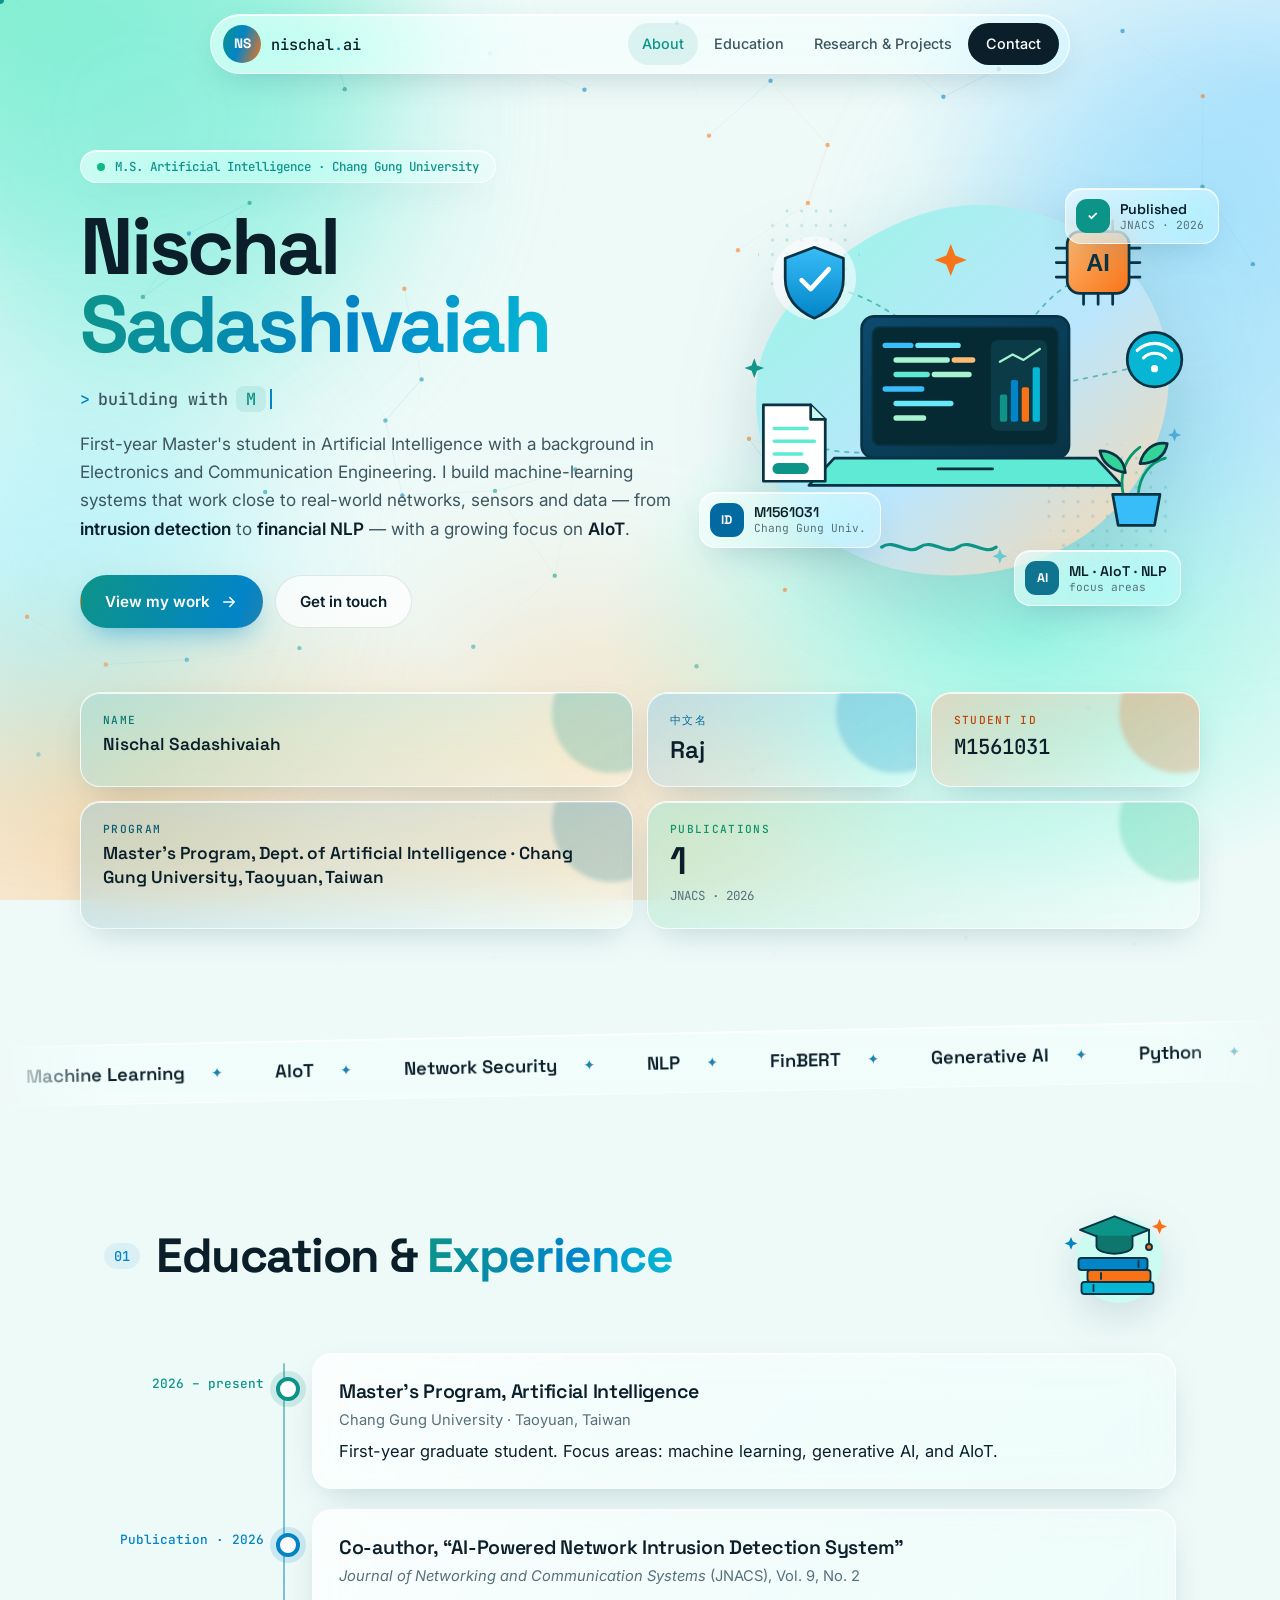
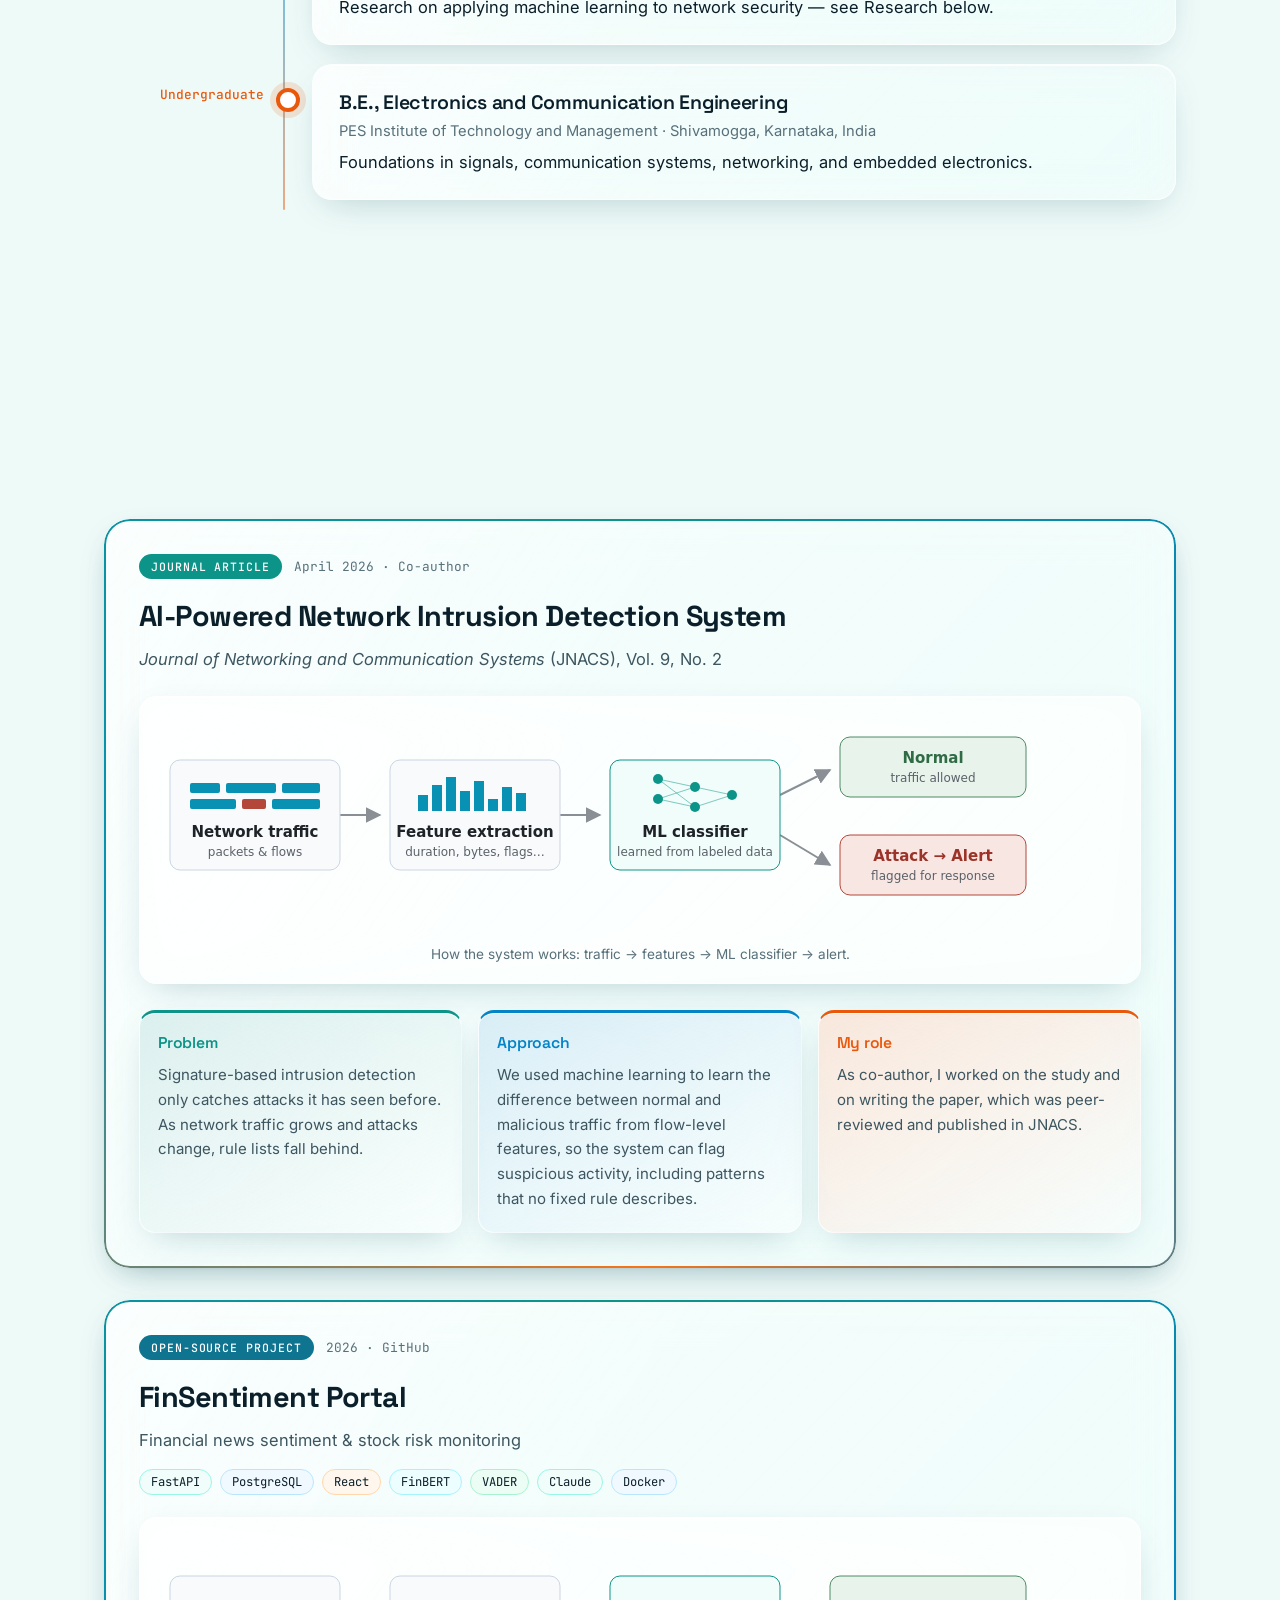
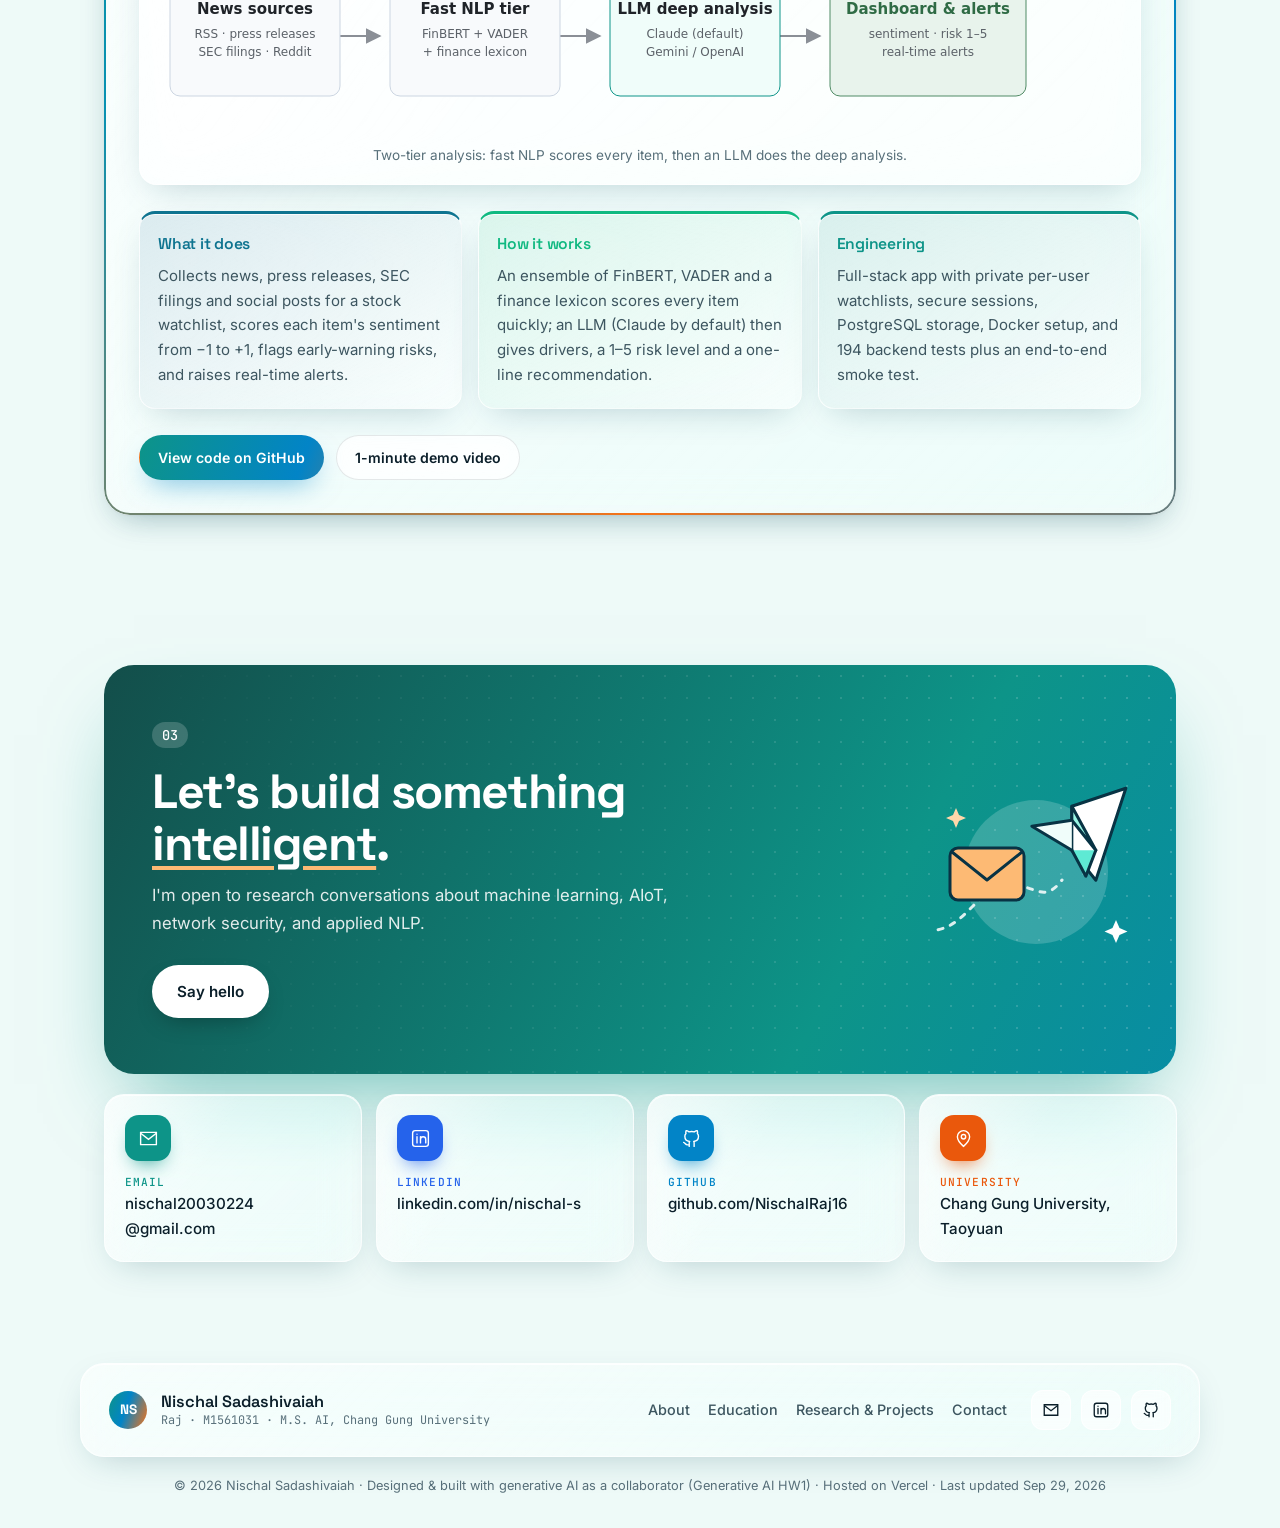
==== index.html @ ed55bf5c "Personal website for Generative AI HW1" ====
<!DOCTYPE html>
<html lang="en">
<head>
  <meta charset="UTF-8">
  <meta name="viewport" content="width=device-width, initial-scale=1">
  <title>Nischal Sadashivaiah · AI Master's Student, Chang Gung University</title>
  <meta name="description" content="Personal website of Nischal Sadashivaiah (Raj), Master's student in Artificial Intelligence at Chang Gung University. Research in machine learning for network security; projects in financial NLP.">
  <meta name="theme-color" content="#0d9488">
  <meta name="author" content="Nischal Sadashivaiah">
  <link rel="canonical" href="https://nischal-sadashivaiah.vercel.app/">
  <meta property="og:type" content="website">
  <meta property="og:url" content="https://nischal-sadashivaiah.vercel.app/">
  <meta property="og:title" content="Nischal Sadashivaiah · AI Master's Student, Chang Gung University">
  <meta property="og:description" content="M.S. Artificial Intelligence student (M1561031). Research in ML for network intrusion detection; projects in financial NLP and AIoT.">
  <meta name="twitter:card" content="summary">
  <meta name="twitter:title" content="Nischal Sadashivaiah · AI Master's Student">
  <meta name="twitter:description" content="ML for network security, financial NLP and AIoT · Chang Gung University.">
  <link rel="icon" href="assets/favicon.svg" type="image/svg+xml">
  <link rel="preconnect" href="https://fonts.googleapis.com">
  <link rel="preconnect" href="https://fonts.gstatic.com" crossorigin>
  <link href="https://fonts.googleapis.com/css2?family=Space+Grotesk:wght@500;600;700&family=Inter:wght@400;500;600&family=JetBrains+Mono:wght@400;500&family=Noto+Sans+TC:wght@500&display=swap" rel="stylesheet">
  <link rel="stylesheet" href="styles.css">
  <link rel="stylesheet" href="glass.css">
  <link rel="stylesheet" href="final.css">
</head>
<body>
  <a class="skip-link" href="#main">Skip to content</a>

  <div class="progress" aria-hidden="true"><span id="progress-bar"></span></div>
  <div class="aurora" aria-hidden="true"><i class="a1"></i><i class="a2"></i><i class="a3"></i><i class="a4"></i></div>
  <div class="cursor-dot" aria-hidden="true"></div>
  <div class="cursor-ring" aria-hidden="true"><span></span></div>

  <header class="site-header">
    <nav class="nav glass" aria-label="Main">
      <a class="brand" href="#about"><span class="brand-mark">NS</span><span class="brand-text">nischal<span class="dot">.</span>ai</span></a>
      <button class="nav-toggle" aria-expanded="false" aria-controls="nav-links" aria-label="Open menu">
        <span></span><span></span><span></span>
      </button>
      <ul id="nav-links" class="nav-links">
        <li><a href="#about">About</a></li>
        <li><a href="#education">Education</a></li>
        <li><a href="#research">Research &amp; Projects</a></li>
        <li><a href="#contact" class="nav-cta magnetic">Contact</a></li>
      </ul>
    </nav>
  </header>

  <main id="main">
    <section id="about" class="hero">
      <canvas id="net" aria-hidden="true"></canvas>
      <div class="hero-inner">
        <div class="hero-text reveal">
          <p class="status glass"><span class="pulse" aria-hidden="true"></span>M.S. Artificial Intelligence · Chang Gung University</p>
          <h1>Nischal<br><span class="grad-text">Sadashivaiah</span></h1>
          <p class="rotator" aria-label="Focus areas: Machine Learning, AIoT, Network Security, NLP">
            <span class="mono">&gt;</span> building with
            <span class="rot-wrap" aria-hidden="true"><span class="rot" id="rot">Machine Learning</span></span><span class="caret" aria-hidden="true"></span>
          </p>
          <p class="lead">
            First-year Master's student in Artificial Intelligence with a background in Electronics
            and Communication Engineering. I build machine-learning systems that work close to
            real-world networks, sensors and data — from <strong>intrusion detection</strong> to
            <strong>financial NLP</strong> — with a growing focus on <strong>AIoT</strong>.
          </p>
          <div class="hero-actions">
            <a class="btn btn-primary magnetic" href="#research" data-cursor="View"><span>View my work</span><svg viewBox="0 0 24 24" aria-hidden="true"><path d="M5 12h14M13 6l6 6-6 6" fill="none" stroke="currentColor" stroke-width="2" stroke-linecap="round" stroke-linejoin="round"/></svg></a>
            <a class="btn btn-glass magnetic" href="#contact"><span>Get in touch</span></a>
          </div>
        </div>

        <div class="hero-art reveal">
          <img class="art-img" src="assets/illus-hero.svg" alt="Illustration: a laptop showing code and a chart, surrounded by a security shield, an AI chip, an IoT sensor and a published paper, linked by network lines." width="520" height="460">
          <div class="float-badge glass fb1"><span class="fb-ico i-violet" aria-hidden="true">✓</span><span><b>Published</b><small>JNACS · 2026</small></span></div>
          <div class="float-badge glass fb2"><span class="fb-ico i-pink" aria-hidden="true">ID</span><span><b>M1561031</b><small>Chang Gung Univ.</small></span></div>
          <div class="float-badge glass fb3"><span class="fb-ico i-cyan" aria-hidden="true">AI</span><span><b>ML · AIoT · NLP</b><small>focus areas</small></span></div>
        </div>
      </div>

      <div class="bento">
        <div class="tile glass t-violet reveal"><small>Name</small><b>Nischal Sadashivaiah</b></div>
        <div class="tile glass t-pink reveal"><small lang="zh-Hant">中文名</small><b class="cn">Raj</b></div>
        <div class="tile glass t-amber reveal"><small>Student ID</small><b class="mono-b">M1561031</b></div>
        <div class="tile glass t-cyan reveal wide"><small>Program</small><b>Master's Program, Dept. of Artificial Intelligence · Chang Gung University, Taoyuan, Taiwan</b></div>
        <div class="tile glass t-green reveal"><small>Publications</small><b class="big">1</b><span>JNACS · 2026</span></div>
      </div>
    </section>

    <div class="marquee glass" aria-label="Skills">
      <div class="track">
        <span>Machine Learning</span><span>AIoT</span><span>Network Security</span><span>NLP</span><span>FinBERT</span><span>Generative AI</span><span>Python</span><span>FastAPI</span><span>React</span><span>PostgreSQL</span><span>Docker</span><span>Embedded Systems</span>
        <span aria-hidden="true">Machine Learning</span><span aria-hidden="true">AIoT</span><span aria-hidden="true">Network Security</span><span aria-hidden="true">NLP</span><span aria-hidden="true">FinBERT</span><span aria-hidden="true">Generative AI</span><span aria-hidden="true">Python</span><span aria-hidden="true">FastAPI</span><span aria-hidden="true">React</span><span aria-hidden="true">PostgreSQL</span><span aria-hidden="true">Docker</span><span aria-hidden="true">Embedded Systems</span>
      </div>
    </div>

    <section id="education" class="section">
      <header class="sec-head reveal">
        <span class="sec-no">01</span>
        <h2>Education &amp; <span class="grad-text">Experience</span></h2>
        <img class="spot" src="assets/illus-edu.svg" alt="" width="160" height="140" aria-hidden="true">
      </header>
      <ol class="timeline">
        <li class="reveal" style="--c: var(--violet)">
          <span class="when">2026 – present</span>
          <div class="card glass tilt">
            <h3>Master's Program, Artificial Intelligence</h3>
            <p class="where">Chang Gung University · Taoyuan, Taiwan</p>
            <p>First-year graduate student. Focus areas: machine learning, generative AI, and AIoT.</p>
          </div>
        </li>
        <li class="reveal" style="--c: var(--pink)">
          <span class="when">Publication · 2026</span>
          <div class="card glass tilt">
            <h3>Co-author, “AI-Powered Network Intrusion Detection System”</h3>
            <p class="where"><cite>Journal of Networking and Communication Systems</cite> (JNACS), Vol. 9, No. 2</p>
            <p>Research on applying machine learning to network security — see Research below.</p>
          </div>
        </li>
        <li class="reveal" style="--c: var(--amber)">
          <span class="when">Undergraduate</span>
          <div class="card glass tilt">
            <h3>B.E., Electronics and Communication Engineering</h3>
            <p class="where">PES Institute of Technology and Management · Shivamogga, Karnataka, India</p>
            <p>Foundations in signals, communication systems, networking, and embedded electronics.</p>
          </div>
        </li>
      </ol>
    </section>

    <section id="research" class="section">
      <header class="sec-head reveal">
        <span class="sec-no">02</span>
        <h2>Research &amp; <span class="grad-text">Projects</span></h2>
        <img class="spot" src="assets/illus-research.svg" alt="" width="160" height="140" aria-hidden="true">
      </header>

      <article class="paper glow reveal">
        <div class="paper-inner">
          <div class="paper-top">
            <span class="badge b-violet">Journal article</span><span class="meta">April 2026 · Co-author</span>
          </div>
          <h3>AI-Powered Network Intrusion Detection System</h3>
          <p class="venue"><cite>Journal of Networking and Communication Systems</cite> (JNACS), Vol. 9, No. 2</p>

          <figure class="pipeline">
            <picture>
              <source media="(max-width: 600px)" srcset="assets/nids-pipeline-vertical.svg">
              <img src="assets/nids-pipeline.svg" alt="Diagram of the intrusion detection pipeline: network traffic is captured, features are extracted from each flow, a machine learning classifier labels it as normal or attack, and attacks raise an alert." width="880" height="220">
            </picture>
            <figcaption>How the system works: traffic → features → ML classifier → alert.</figcaption>
          </figure>

          <div class="paper-grid">
            <div class="mini m-violet">
              <h4>Problem</h4>
              <p>Signature-based intrusion detection only catches attacks it has seen before. As network traffic grows and attacks change, rule lists fall behind.</p>
            </div>
            <div class="mini m-pink">
              <h4>Approach</h4>
              <p>We used machine learning to learn the difference between normal and malicious traffic from flow-level features, so the system can flag suspicious activity, including patterns that no fixed rule describes.</p>
            </div>
            <div class="mini m-amber">
              <h4>My role</h4>
              <p>As co-author, I worked on the study and on writing the paper, which was peer-reviewed and published in JNACS.</p>
            </div>
          </div>
        </div>
      </article>

      <article class="paper glow reveal">
        <div class="paper-inner">
          <div class="paper-top">
            <span class="badge b-cyan">Open-source project</span><span class="meta">2026 · GitHub</span>
          </div>
          <h3>FinSentiment Portal</h3>
          <p class="venue">Financial news sentiment &amp; stock risk monitoring</p>
          <ul class="stack" aria-label="Tech stack">
            <li>FastAPI</li><li>PostgreSQL</li><li>React</li><li>FinBERT</li><li>VADER</li><li>Claude</li><li>Docker</li>
          </ul>

          <figure class="pipeline">
            <picture>
              <source media="(max-width: 600px)" srcset="assets/finsentiment-arch-vertical.svg">
              <img src="assets/finsentiment-arch.svg" alt="Architecture of FinSentiment Portal: news sources feed a fast NLP tier (FinBERT, VADER and a finance lexicon), then an LLM deep-analysis step (Claude by default, or Gemini or OpenAI), which drives a dashboard with sentiment, risk scores and alerts." width="880" height="200" loading="lazy">
            </picture>
            <figcaption>Two-tier analysis: fast NLP scores every item, then an LLM does the deep analysis.</figcaption>
          </figure>

          <div class="paper-grid">
            <div class="mini m-cyan">
              <h4>What it does</h4>
              <p>Collects news, press releases, SEC filings and social posts for a stock watchlist, scores each item's sentiment from −1 to +1, flags early-warning risks, and raises real-time alerts.</p>
            </div>
            <div class="mini m-green">
              <h4>How it works</h4>
              <p>An ensemble of FinBERT, VADER and a finance lexicon scores every item quickly; an LLM (Claude by default) then gives drivers, a 1–5 risk level and a one-line recommendation.</p>
            </div>
            <div class="mini m-violet">
              <h4>Engineering</h4>
              <p>Full-stack app with private per-user watchlists, secure sessions, PostgreSQL storage, Docker setup, and 194 backend tests plus an end-to-end smoke test.</p>
            </div>
          </div>
          <p class="project-links">
            <a class="btn btn-primary btn-sm magnetic" href="https://github.com/NischalRaj16/finsentiment-portal" target="_blank" rel="noopener" data-cursor="Code"><span>View code on GitHub</span></a>
            <a class="btn btn-glass btn-sm magnetic" href="https://github.com/NischalRaj16/finsentiment-portal/blob/main/docs/demo/finsentiment-demo.mp4" target="_blank" rel="noopener" data-cursor="Play"><span>1-minute demo video</span></a>
          </p>
        </div>
      </article>
    </section>

    <section id="contact" class="section">
      <div class="cta reveal">
        <span class="sec-no">03</span>
        <h2>Let's build something <span class="u">intelligent</span>.</h2>
        <p>I'm open to research conversations about machine learning, AIoT, network security, and applied NLP.</p>
        <a class="btn btn-light magnetic" href="mailto:nischal20030224@gmail.com" data-cursor="Mail"><span>Say hello</span></a>
        <img class="cta-art" src="assets/illus-contact.svg" alt="" width="220" height="180" aria-hidden="true">
      </div>
      <ul class="contact-grid">
        <li class="reveal">
          <a class="contact-card glass tilt" href="mailto:nischal20030224@gmail.com" style="--c: var(--violet)" data-cursor="Mail">
            <span class="icon" aria-hidden="true"><svg viewBox="0 0 24 24"><path d="M3 5h18v14H3z" fill="none" stroke="currentColor" stroke-width="1.6"/><path d="m3 6 9 7 9-7" fill="none" stroke="currentColor" stroke-width="1.6"/></svg></span>
            <span><small>Email</small>nischal20030224<wbr>@gmail.com</span>
          </a>
        </li>
        <li class="reveal">
          <a class="contact-card glass tilt" href="https://www.linkedin.com/in/nischal-s" target="_blank" rel="noopener" style="--c: var(--blue)" data-cursor="Open">
            <span class="icon" aria-hidden="true"><svg viewBox="0 0 24 24"><rect x="3" y="3" width="18" height="18" rx="3" fill="none" stroke="currentColor" stroke-width="1.6"/><path d="M8 10v7M8 7v.01M12 17v-7m0 3a3 3 0 0 1 6 0v4" fill="none" stroke="currentColor" stroke-width="1.6" stroke-linecap="round"/></svg></span>
            <span><small>LinkedIn</small>linkedin.com/in/nischal-s</span>
          </a>
        </li>
        <li class="reveal">
          <a class="contact-card glass tilt" href="https://github.com/NischalRaj16" target="_blank" rel="noopener" style="--c: var(--pink)" data-cursor="Open">
            <span class="icon" aria-hidden="true"><svg viewBox="0 0 24 24"><path d="M9 19c-4 1.3-4-2-6-2.5M15 21v-3.5c0-1 .1-1.4-.5-2 2.8-.3 5.5-1.4 5.5-6a4.6 4.6 0 0 0-1.3-3.2 4.2 4.2 0 0 0-.1-3.2s-1-.3-3.4 1.3a11.6 11.6 0 0 0-6 0C6.8 2.8 5.8 3.1 5.8 3.1a4.2 4.2 0 0 0-.1 3.2A4.6 4.6 0 0 0 4.4 9.5c0 4.6 2.7 5.7 5.5 6-.6.6-.6 1.2-.5 2V21" fill="none" stroke="currentColor" stroke-width="1.6" stroke-linecap="round" stroke-linejoin="round"/></svg></span>
            <span><small>GitHub</small>github.com/NischalRaj16</span>
          </a>
        </li>
        <li class="reveal">
          <a class="contact-card glass tilt" href="https://www.cgu.edu.tw/" target="_blank" rel="noopener" style="--c: var(--amber)" data-cursor="Open">
            <span class="icon" aria-hidden="true"><svg viewBox="0 0 24 24"><path d="M12 21s-7-6.2-7-11a7 7 0 0 1 14 0c0 4.8-7 11-7 11z" fill="none" stroke="currentColor" stroke-width="1.6"/><circle cx="12" cy="10" r="2.5" fill="none" stroke="currentColor" stroke-width="1.6"/></svg></span>
            <span><small>University</small>Chang Gung University, Taoyuan</span>
          </a>
        </li>
      </ul>
    </section>
  </main>

  <footer class="site-footer">
  <a class="to-top glass" href="#about" aria-label="Back to top"><svg viewBox="0 0 24 24" aria-hidden="true"><path d="M12 19V5M6 11l6-6 6 6" fill="none" stroke="currentColor" stroke-width="2.2" stroke-linecap="round" stroke-linejoin="round"/></svg></a>
    <div class="foot glass">
      <div class="foot-brand">
        <span class="brand-mark" aria-hidden="true">NS</span>
        <div><b>Nischal Sadashivaiah</b><small>Raj · M1561031 · M.S. AI, Chang Gung University</small></div>
      </div>
      <nav class="foot-links" aria-label="Footer">
        <a href="#about">About</a><a href="#education">Education</a><a href="#research">Research &amp; Projects</a><a href="#contact">Contact</a>
      </nav>
      <div class="foot-social">
        <a href="mailto:nischal20030224@gmail.com" aria-label="Email" data-cursor="Mail"><svg viewBox="0 0 24 24" aria-hidden="true"><path d="M3 5h18v14H3z" fill="none" stroke="currentColor" stroke-width="1.8"/><path d="m3 6 9 7 9-7" fill="none" stroke="currentColor" stroke-width="1.8"/></svg></a>
        <a href="https://www.linkedin.com/in/nischal-s" target="_blank" rel="noopener" aria-label="LinkedIn"><svg viewBox="0 0 24 24" aria-hidden="true"><rect x="3" y="3" width="18" height="18" rx="3" fill="none" stroke="currentColor" stroke-width="1.8"/><path d="M8 10v7M8 7v.01M12 17v-7m0 3a3 3 0 0 1 6 0v4" fill="none" stroke="currentColor" stroke-width="1.8" stroke-linecap="round"/></svg></a>
        <a href="https://github.com/NischalRaj16" target="_blank" rel="noopener" aria-label="GitHub"><svg viewBox="0 0 24 24" aria-hidden="true"><path d="M9 19c-4 1.3-4-2-6-2.5M15 21v-3.5c0-1 .1-1.4-.5-2 2.8-.3 5.5-1.4 5.5-6a4.6 4.6 0 0 0-1.3-3.2 4.2 4.2 0 0 0-.1-3.2s-1-.3-3.4 1.3a11.6 11.6 0 0 0-6 0C6.8 2.8 5.8 3.1 5.8 3.1a4.2 4.2 0 0 0-.1 3.2A4.6 4.6 0 0 0 4.4 9.5c0 4.6 2.7 5.7 5.5 6-.6.6-.6 1.2-.5 2V21" fill="none" stroke="currentColor" stroke-width="1.8" stroke-linecap="round" stroke-linejoin="round"/></svg></a>
      </div>
    </div>
    <p class="foot-note">© <span id="year">2026</span> Nischal Sadashivaiah · Designed &amp; built with generative AI as a collaborator (Generative AI HW1) · Hosted on Vercel · Last updated <time datetime="2026-09-29">Sep 29, 2026</time></p>
  </footer>

  <script src="script.js"></script>
  <script src="final.js"></script>
</body>
</html>
---- styles.css ----
:root {
  --bg: #f2fbfa;
  --text: #0b1f2a;
  --muted: #3d5660;
  --faint: #58707a;
  --line: rgba(11, 31, 42, .09);

  --violet: #0d9488;
  --pink: #0284c7;
  --amber: #ea580c;
  --cyan: #0e7490;
  --blue: #2563eb;
  --green: #10b981;

  --grad: linear-gradient(110deg, #0d9488 0%, #0284c7 45%, #f97316 100%);
  --grad-loop: linear-gradient(110deg, #0d9488 0%, #0284c7 30%, #06b6d4 50%, #0284c7 70%, #0d9488 100%);
  --glass: rgba(255, 255, 255, .62);
  --glass-brd: rgba(255, 255, 255, .75);
  --shadow: 0 1px 2px rgba(11, 31, 42, .04), 0 12px 32px -16px rgba(15, 76, 92, .22);
  --shadow-lg: 0 2px 6px rgba(11, 31, 42, .05), 0 28px 56px -20px rgba(13, 148, 136, .35);

  --display: "Space Grotesk", "Inter", system-ui, sans-serif;
  --sans: "Inter", system-ui, -apple-system, "Segoe UI", sans-serif;
  --mono: "JetBrains Mono", ui-monospace, Menlo, monospace;
  --maxw: 1120px;
  color-scheme: light;
}

* { box-sizing: border-box; }
[hidden] { display: none !important; }
html { scroll-behavior: smooth; scroll-padding-top: 96px; }
body {
  margin: 0; min-height: 100vh; overflow-x: hidden;
  background: var(--bg);
  color: var(--text);
  font: 16.5px/1.65 var(--sans);
  -webkit-font-smoothing: antialiased;
}
img { max-width: 100%; height: auto; display: block; }
a { color: var(--violet); text-underline-offset: 3px; }
:focus-visible { outline: 2px solid var(--violet); outline-offset: 3px; border-radius: 8px; }
strong { font-weight: 600; color: var(--text); }
::selection { background: #99f6e4; color: var(--text); }
h1, h2, h3, h4 { font-family: var(--display); margin: 0; letter-spacing: -.015em; }

.skip-link { position: absolute; left: -999px; top: 8px; background: #fff; padding: 8px 12px; z-index: 200; }
.skip-link:focus { left: 16px; }

.glass {
  background: var(--glass);
  border: 1px solid var(--glass-brd);
  backdrop-filter: blur(16px) saturate(170%);
  -webkit-backdrop-filter: blur(16px) saturate(170%);
}
.grad-text {
  background: var(--grad-loop); background-size: 200% auto;
  -webkit-background-clip: text; background-clip: text; color: transparent;
  animation: shine 8s linear infinite;
}
@keyframes shine { to { background-position: 200% center; } }
.mono { font-family: var(--mono); }

.aurora { position: fixed; inset: 0; z-index: -1; overflow: hidden; pointer-events: none; }
.aurora i { position: absolute; border-radius: 50%; filter: blur(80px); opacity: .45; will-change: transform; }
.aurora .a1 { width: 520px; height: 520px; background: #5eead4; top: -140px; left: -120px; animation: float1 22s ease-in-out infinite; }
.aurora .a2 { width: 460px; height: 460px; background: #7dd3fc; top: 10%; right: -140px; animation: float2 26s ease-in-out infinite; }
.aurora .a3 { width: 420px; height: 420px; background: #fdba74; bottom: -120px; left: 30%; opacity: .32; animation: float3 30s ease-in-out infinite; }
.aurora .a4 { width: 380px; height: 380px; background: #67e8f9; bottom: 15%; left: -120px; opacity: .35; animation: float2 28s ease-in-out infinite reverse; }
@keyframes float1 { 50% { transform: translate(120px, 90px) scale(1.1); } }
@keyframes float2 { 50% { transform: translate(-110px, 120px) scale(.92); } }
@keyframes float3 { 50% { transform: translate(90px, -110px) scale(1.08); } }

.progress { position: fixed; top: 0; left: 0; right: 0; height: 3px; z-index: 120; }
.progress span { display: block; height: 100%; width: 100%; transform-origin: 0 50%; transform: scaleX(0); background: var(--grad); }

.cursor-dot, .cursor-ring { display: none; }
@media (hover: hover) and (pointer: fine) {
  .has-cursor, .has-cursor a, .has-cursor button { cursor: none; }
  .has-cursor .cursor-dot, .has-cursor .cursor-ring { display: block; }
  .cursor-dot, .cursor-ring { position: fixed; top: 0; left: 0; z-index: 300; pointer-events: none; border-radius: 50%; }
  .cursor-dot { width: 8px; height: 8px; margin: -4px 0 0 -4px; background: var(--violet); transition: opacity .2s, transform .15s; }
  .cursor-ring {
    width: 38px; height: 38px; margin: -19px 0 0 -19px;
    border: 1.5px solid rgba(13, 148, 136, .55);
    display: grid; place-items: center;
    transition: width .25s, height .25s, margin .25s, background .25s, border-color .25s;
  }
  .cursor-ring span { font: 600 .68rem var(--mono); color: #fff; opacity: 0; transition: opacity .2s; letter-spacing: .04em; }
  .cursor-ring.hover { width: 58px; height: 58px; margin: -29px 0 0 -29px; background: rgba(2, 132, 199, .12); border-color: var(--pink); }
  .cursor-ring.label { width: 72px; height: 72px; margin: -36px 0 0 -36px; background: var(--grad); border-color: transparent; }
  .cursor-ring.label span { opacity: 1; }
  .cursor-ring.label ~ .cursor-dot, .cursor-dot.hide { opacity: 0; }
  .cursor-ring.down { transform: scale(.85); }
}

.site-header { position: fixed; top: 14px; left: 0; right: 0; z-index: 100; padding: 0 16px; pointer-events: none; }
.nav {
  pointer-events: auto; max-width: 860px; margin: 0 auto; height: 60px; padding: 0 10px 0 12px;
  display: flex; align-items: center; justify-content: space-between;
  border-radius: 999px; box-shadow: var(--shadow);
}
.brand { display: flex; align-items: center; gap: 10px; text-decoration: none; color: var(--text); }
.brand-mark {
  width: 38px; height: 38px; border-radius: 50%; display: grid; place-items: center;
  background: var(--grad);
  color: #fff; font: 700 .85rem/1 var(--display);
}
.brand-text { font: 500 .95rem var(--mono); }
.brand .dot { color: var(--pink); }
.nav-links { list-style: none; display: flex; align-items: center; gap: 2px; margin: 0; padding: 0; }
.nav-links a {
  display: block; color: var(--muted); text-decoration: none; font-size: .9rem; font-weight: 500;
  padding: 9px 14px; border-radius: 999px; transition: color .2s, background .2s;
}
.nav-links a:hover { color: var(--text); background: rgba(13, 148, 136, .08); }
.nav-links a.active { color: var(--violet); background: rgba(13, 148, 136, .1); }
.nav-links a.nav-cta { color: #fff; background: var(--text); padding: 9px 18px; }
.nav-links a.nav-cta:hover, .nav-links a.nav-cta.active { background: var(--violet); color: #fff; }
.nav-toggle { display: none; background: none; border: 0; padding: 10px 12px; cursor: pointer; }
.nav-toggle span { display: block; width: 22px; height: 2px; background: var(--text); margin: 4px 0; border-radius: 2px; transition: transform .25s, opacity .2s; }

.hero { position: relative; padding: 150px 24px 40px; }
#net { position: absolute; inset: 0; width: 100%; height: 100%; pointer-events: none;
  mask-image: linear-gradient(#000 60%, transparent); -webkit-mask-image: linear-gradient(#000 60%, transparent); }
.hero-inner { position: relative; max-width: var(--maxw); margin: 0 auto; display: grid; grid-template-columns: 1.25fr 1fr; gap: 56px; align-items: center; }
.status {
  display: inline-flex; align-items: center; gap: 10px; margin: 0 0 24px;
  font: 500 .78rem var(--mono); color: var(--violet); padding: 7px 16px; border-radius: 999px; box-shadow: var(--shadow);
}
.pulse { width: 8px; height: 8px; border-radius: 50%; background: #10b981; animation: pulse 2s infinite; }
@keyframes pulse { 0% { box-shadow: 0 0 0 0 rgba(16, 185, 129, .55); } 70% { box-shadow: 0 0 0 9px rgba(16, 185, 129, 0); } 100% { box-shadow: 0 0 0 0 rgba(16, 185, 129, 0); } }
.hero h1 { font-size: clamp(2.7rem, 7vw, 5rem); line-height: .98; font-weight: 700; letter-spacing: -.04em; }
.rotator { margin: 22px 0 18px; font: 500 1.05rem var(--mono); color: var(--muted); display: flex; align-items: center; gap: 8px; flex-wrap: wrap; }
.rotator .mono { color: var(--pink); }
.rot-wrap { display: inline-block; padding: 2px 10px; border-radius: 8px; background: rgba(13, 148, 136, .1); color: var(--violet); }
.caret { width: 2px; height: 1.2em; background: var(--pink); animation: blink 1s steps(1) infinite; margin-left: -4px; }
@keyframes blink { 50% { opacity: 0; } }
.lead { font-size: 1.07rem; color: var(--muted); max-width: 58ch; margin: 0; }
.hero-actions { display: flex; flex-wrap: wrap; gap: 12px; margin-top: 32px; }

.btn {
  position: relative; display: inline-flex; align-items: center; gap: 10px; text-decoration: none;
  font-weight: 600; font-size: .95rem; padding: 13px 24px; border-radius: 999px; border: 1px solid transparent;
  transition: box-shadow .25s, background .25s, color .25s; will-change: transform;
}
.btn svg { width: 18px; height: 18px; transition: transform .25s; }
.btn:hover svg { transform: translateX(3px); }
.btn-primary { color: #fff; background: var(--grad); background-size: 200% auto; box-shadow: 0 12px 28px -10px rgba(2, 132, 199, .55); }
.btn-primary:hover { background-position: right center; box-shadow: 0 16px 34px -10px rgba(13, 148, 136, .6); }
.btn-glass { color: var(--text); background: rgba(255, 255, 255, .7); border-color: rgba(11, 31, 42, .1); backdrop-filter: blur(10px); -webkit-backdrop-filter: blur(10px); }
.btn-glass:hover { border-color: var(--violet); color: var(--violet); }
.btn-light { color: var(--text); background: #fff; box-shadow: 0 10px 24px -10px rgba(0, 0, 0, .35); }
.btn-sm { padding: 10px 18px; font-size: .88rem; }

.code-card {
  background: #062a33; color: #e2e8f0; border-radius: 18px; overflow: hidden;
  box-shadow: 0 40px 70px -28px rgba(15, 76, 92, .55), 0 0 0 1px rgba(255, 255, 255, .06) inset;
  position: relative;
}
.code-card::after { content: ""; position: absolute; inset: 0; border-radius: inherit; padding: 1px; background: var(--grad);
  -webkit-mask: linear-gradient(#000 0 0) content-box, linear-gradient(#000 0 0); -webkit-mask-composite: xor; mask-composite: exclude; opacity: .6; pointer-events: none; }
.code-head { display: flex; align-items: center; gap: 7px; padding: 12px 16px; background: rgba(255, 255, 255, .05); }
.code-head i { width: 11px; height: 11px; border-radius: 50%; background: #f87171; }
.code-head i:nth-child(2) { background: #fb923c; }
.code-head i:nth-child(3) { background: #34d399; }
.code-head span { margin-left: 10px; font: .78rem var(--mono); color: #94b8c0; }
.code-card pre { margin: 0; padding: 20px 22px 24px; overflow-x: auto; font: 13.5px/1.8 var(--mono); }
.code-card .k { color: #38bdf8; } .code-card .f { color: #67e8f9; } .code-card .s { color: #a7f3d0; }
.code-card .n { color: #fdba74; } .code-card .c { color: #6f8f98; }

.bento {
  position: relative; max-width: var(--maxw); margin: 64px auto 0;
  display: grid; grid-template-columns: repeat(4, 1fr); gap: 14px;
}
.tile {
  --c: var(--violet);
  position: relative; overflow: hidden; border-radius: 20px; padding: 20px 22px;
  background: linear-gradient(160deg, color-mix(in srgb, var(--c) 14%, #fff), rgba(255, 255, 255, .75));
  border: 1px solid color-mix(in srgb, var(--c) 22%, transparent);
  box-shadow: var(--shadow); transition: transform .3s, box-shadow .3s;
}
.tile:hover { transform: translateY(-4px); box-shadow: var(--shadow-lg); }
.tile::after { content: ""; position: absolute; width: 120px; height: 120px; right: -40px; top: -40px; border-radius: 50%; background: var(--c); opacity: .12; }
.tile small { display: block; font: 500 .7rem var(--mono); text-transform: uppercase; letter-spacing: .12em; color: color-mix(in srgb, var(--c) 80%, #000); }
.tile b { display: block; margin-top: 6px; font: 600 1.08rem/1.35 var(--display); }
.tile b.cn { font-size: 1.5rem; }
.tile b.mono-b { font: 500 1.3rem var(--mono); }
.tile b.big { font-size: 2.4rem; line-height: 1; }
.tile span { font: .78rem var(--mono); color: var(--faint); }
.tile.wide { grid-column: span 2; }
.t-violet { --c: var(--violet); } .t-pink { --c: var(--pink); } .t-amber { --c: var(--amber); }
.t-cyan { --c: var(--cyan); } .t-green { --c: var(--green); }
.bento .t-violet, .bento .t-green { grid-column: span 2; }

.marquee {
  margin: 64px 0 0; padding: 18px 0; overflow: hidden; transform: rotate(-1.2deg);
  background: var(--text); color: #fff;
  -webkit-mask-image: linear-gradient(90deg, transparent, #000 8%, #000 92%, transparent);
  mask-image: linear-gradient(90deg, transparent, #000 8%, #000 92%, transparent);
}
.track { display: flex; width: max-content; animation: marquee 38s linear infinite; }
.marquee:hover .track { animation-play-state: paused; }
.track span { font: 600 1.15rem var(--display); padding: 0 26px; white-space: nowrap; display: inline-flex; align-items: center; gap: 26px; }
.track span::after { content: "✦"; font-size: .9rem; background: var(--grad); -webkit-background-clip: text; background-clip: text; color: transparent; }
@keyframes marquee { to { transform: translateX(-50%); } }

.section { max-width: var(--maxw); margin: 0 auto; padding: 110px 24px 40px; }
.sec-head { display: flex; align-items: baseline; gap: 16px; margin-bottom: 44px; }
.sec-no { font: 500 .85rem var(--mono); color: var(--pink); padding: 4px 10px; border-radius: 999px; background: rgba(2, 132, 199, .08); }
h2 { font-size: clamp(2rem, 4.4vw, 3rem); font-weight: 700; letter-spacing: -.03em; line-height: 1.08; }
h3 { font-size: 1.22rem; font-weight: 600; }
h4 { font-size: .98rem; font-weight: 600; margin-bottom: 6px; }

.timeline { list-style: none; margin: 0; padding: 0; position: relative; }
.timeline::before { content: ""; position: absolute; left: 179px; top: 10px; bottom: 10px; width: 2px; background: linear-gradient(var(--violet), var(--pink), var(--amber)); border-radius: 2px; opacity: .5; }
.timeline li { --c: var(--violet); display: grid; grid-template-columns: 160px 1fr; gap: 48px; padding: 0 0 20px; position: relative; }
.timeline li::before {
  content: ""; position: absolute; left: 172px; top: 24px; width: 16px; height: 16px; border-radius: 50%;
  background: #fff; border: 4px solid var(--c); box-shadow: 0 0 0 6px color-mix(in srgb, var(--c) 15%, transparent);
}
.when { font: 500 .8rem var(--mono); color: var(--c); padding-top: 22px; text-align: right; }
.card { padding: 22px 26px; border-radius: 20px; box-shadow: var(--shadow); transition: box-shadow .3s, border-color .3s; }
.card:hover { box-shadow: var(--shadow-lg); border-color: color-mix(in srgb, var(--c) 40%, transparent); }
.card h3 { color: var(--text); }
.where { color: var(--faint); margin: 4px 0 8px; font-size: .92rem; }
.card p { margin: 0; }
.card p + p { margin-top: 6px; }

@property --ang { syntax: "<angle>"; initial-value: 0deg; inherits: false; }
.paper { position: relative; border-radius: 26px; padding: 1.5px; background: linear-gradient(var(--line), var(--line)); box-shadow: var(--shadow); transition: box-shadow .3s; }
.paper.glow { background: conic-gradient(from var(--ang), #0d9488, #0284c7, #f97316, #0891b2, #0d9488); animation: spin 8s linear infinite; }
@keyframes spin { to { --ang: 360deg; } }
.paper:hover { box-shadow: var(--shadow-lg); }
.paper-inner { border-radius: 25px; padding: 34px; background: rgba(255, 255, 255, .93); }
.paper + .paper { margin-top: 32px; }
.paper-top { display: flex; flex-wrap: wrap; align-items: center; gap: 12px; margin-bottom: 14px; }
.badge { font: 500 .72rem var(--mono); text-transform: uppercase; letter-spacing: .08em; padding: 5px 12px; border-radius: 999px; color: #fff; }
.b-violet { background: var(--violet); } .b-cyan { background: var(--cyan); }
.meta { font: .8rem var(--mono); color: var(--faint); }
.paper h3 { font-size: clamp(1.4rem, 3vw, 1.8rem); font-weight: 700; letter-spacing: -.02em; }
.venue { color: var(--muted); margin: 6px 0 22px; }
.stack { list-style: none; display: flex; flex-wrap: wrap; gap: 8px; padding: 0; margin: -8px 0 22px; }
.stack li { font: .76rem var(--mono); color: var(--text); background: #fff; border: 1px solid var(--line); padding: 4px 11px; border-radius: 999px; }
.stack li:nth-child(5n+1) { border-color: #99f6e4; background: #f0fdfa; }
.stack li:nth-child(5n+2) { border-color: #bae6fd; background: #f0f9ff; }
.stack li:nth-child(5n+3) { border-color: #fed7aa; background: #fff7ed; }
.stack li:nth-child(5n+4) { border-color: #a5f3fc; background: #ecfeff; }
.stack li:nth-child(5n+5) { border-color: #a7f3d0; background: #ecfdf5; }
.pipeline { margin: 0 0 26px; background: linear-gradient(135deg, #f0fdfa, #f0f9ff 50%, #f0fdff); border: 1px solid var(--line); border-radius: 18px; padding: 18px; }
.pipeline figcaption { color: var(--faint); font-size: .85rem; text-align: center; margin-top: 8px; }
.paper-grid { display: grid; grid-template-columns: repeat(3, 1fr); gap: 16px; }
.mini { --c: var(--violet); padding: 18px 18px 20px; border-radius: 16px; background: color-mix(in srgb, var(--c) 7%, #fff); border-top: 3px solid var(--c); }
.mini h4 { color: var(--c); }
.mini p { margin: 0; font-size: .94rem; color: var(--muted); }
.m-violet { --c: var(--violet); } .m-pink { --c: var(--pink); } .m-amber { --c: var(--amber); } .m-cyan { --c: var(--cyan); } .m-green { --c: var(--green); }
.project-links { display: flex; flex-wrap: wrap; gap: 12px; margin: 26px 0 0; }

.cta {
  position: relative; overflow: hidden; border-radius: 30px; padding: 56px 48px; color: #fff;
  background: linear-gradient(120deg, #134e4a, #0d9488 35%, #0284c7 70%, #f97316);
  background-size: 200% 200%; animation: pan 14s ease-in-out infinite;
  box-shadow: 0 40px 80px -30px rgba(13, 148, 136, .6);
}
@keyframes pan { 50% { background-position: 100% 50%; } }
.cta::before { content: ""; position: absolute; inset: 0; background-image: radial-gradient(rgba(255, 255, 255, .18) 1px, transparent 1px); background-size: 22px 22px; mask-image: linear-gradient(90deg, transparent, #000); -webkit-mask-image: linear-gradient(90deg, transparent, #000); }
.cta > * { position: relative; }
.cta .sec-no { color: #fff; background: rgba(255, 255, 255, .18); }
.cta h2 { margin: 18px 0 12px; max-width: 16ch; }
.cta .u { text-decoration: underline; text-decoration-color: #fdba74; text-decoration-thickness: 4px; text-underline-offset: 6px; }
.cta p { margin: 0 0 28px; max-width: 52ch; color: rgba(255, 255, 255, .88); font-size: 1.05rem; }
.contact-grid { list-style: none; padding: 0; margin: 20px 0 0; display: grid; grid-template-columns: repeat(4, 1fr); gap: 14px; }
.contact-card {
  --c: var(--violet);
  display: flex; flex-direction: column; gap: 14px; padding: 20px; height: 100%; text-decoration: none; color: var(--text);
  border-radius: 20px; box-shadow: var(--shadow); transition: box-shadow .3s, border-color .3s;
}
.contact-card:hover { box-shadow: var(--shadow-lg); border-color: color-mix(in srgb, var(--c) 45%, transparent); }
.contact-card > span:last-child { min-width: 0; overflow-wrap: break-word; font-weight: 500; font-size: .95rem; }
.contact-card small { display: block; font: 500 .7rem var(--mono); text-transform: uppercase; letter-spacing: .1em; color: var(--c); margin-bottom: 2px; }
.icon { width: 46px; height: 46px; border-radius: 14px; background: var(--c); color: #fff; display: grid; place-items: center; box-shadow: 0 10px 20px -10px var(--c); }
.icon svg { width: 21px; height: 21px; }

.site-footer { text-align: center; color: var(--faint); font-size: .84rem; padding: 70px 24px 44px; }

.tilt { transform-style: preserve-3d; will-change: transform; transition: transform .35s cubic-bezier(.2, .8, .2, 1); }
.js .reveal { opacity: 0; transform: translateY(22px); filter: blur(4px); transition: opacity .8s cubic-bezier(.2, .8, .2, 1), transform .8s cubic-bezier(.2, .8, .2, 1), filter .8s; }
.js .reveal.in { opacity: 1; transform: none; filter: none; }

@media (prefers-reduced-motion: reduce) {
  html { scroll-behavior: auto; }
  *, *::before, *::after { animation: none !important; }
  .js .reveal { opacity: 1; transform: none; filter: none; transition: none; }
}

@media (max-width: 960px) {
  .hero-inner { grid-template-columns: 1fr; gap: 44px; }
  .code-card { max-width: 540px; }
  .bento { grid-template-columns: repeat(2, 1fr); }
  .contact-grid { grid-template-columns: repeat(2, 1fr); }
}
@media (max-width: 760px) {
  body { font-size: 16px; }
  .site-header { top: 10px; padding: 0 10px; }
  .nav { height: 56px; }
  .nav-toggle { display: block; }
  .nav-links {
    position: absolute; top: 66px; left: 10px; right: 10px;
    flex-direction: column; align-items: stretch; gap: 2px; padding: 0 10px;
    background: rgba(255, 255, 255, .95); backdrop-filter: blur(16px); -webkit-backdrop-filter: blur(16px);
    border-radius: 22px; box-shadow: var(--shadow-lg);
    max-height: 0; overflow: hidden; transition: max-height .3s ease, padding .3s;
  }
  .nav-links.open { max-height: 320px; padding: 10px; }
  .nav-links a { padding: 12px 16px; }
  .nav-toggle[aria-expanded="true"] span:nth-child(1) { transform: translateY(6px) rotate(45deg); }
  .nav-toggle[aria-expanded="true"] span:nth-child(2) { opacity: 0; }
  .nav-toggle[aria-expanded="true"] span:nth-child(3) { transform: translateY(-6px) rotate(-45deg); }

  .hero { padding: 108px 16px 24px; }
  .status { font-size: .72rem; }
  .code-card pre { font-size: 11.5px; padding: 16px 14px; }
  .bento { margin-top: 44px; gap: 10px; }
  .tile { padding: 16px; border-radius: 16px; }
  .tile.wide, .bento .t-violet, .bento .t-green { grid-column: span 2; }
  .marquee { margin-top: 44px; padding: 14px 0; }
  .track span { font-size: 1rem; padding: 0 18px; gap: 18px; }
  .section { padding: 80px 16px 20px; }
  .timeline { padding-left: 22px; }
  .timeline::before { left: 6px; }
  .timeline li { grid-template-columns: 1fr; gap: 8px; }
  .timeline li::before { left: -22px; top: 2px; width: 14px; height: 14px; border-width: 3px; }
  .when { padding-top: 0; text-align: left; }
  .card { padding: 18px; }
  .paper-inner { padding: 22px 18px; }
  .paper-grid { grid-template-columns: 1fr; gap: 12px; }
  .cta { padding: 40px 24px; border-radius: 24px; }
  .contact-grid { grid-template-columns: 1fr; }
  .contact-card { flex-direction: row; align-items: center; }
}
.js .reveal.in.tilt { transition: transform .35s cubic-bezier(.2, .8, .2, 1), opacity .8s, filter .8s; }
---- glass.css ----
/* =========================================================
   v4 — Illustrative design + Glassmorphism layer
   ========================================================= */
body {
  background:
    radial-gradient(60vw 50vh at 0% 0%, #a7f3d0 0%, transparent 60%),
    radial-gradient(50vw 45vh at 100% 10%, #bae6fd 0%, transparent 60%),
    radial-gradient(55vw 50vh at 80% 70%, #99f6e4 0%, transparent 60%),
    radial-gradient(50vw 50vh at 10% 90%, #fed7aa 0%, transparent 60%),
    #eefaf8;
  background-attachment: fixed;
}
.aurora i { opacity: .55; }

/* the glass recipe */
.glass, .tile, .card, .paper-inner, .mini, .pipeline, .contact-card, .status {
  background: linear-gradient(135deg, rgba(255, 255, 255, .62), rgba(255, 255, 255, .28));
  border: 1px solid rgba(255, 255, 255, .7);
  backdrop-filter: blur(22px) saturate(180%);
  -webkit-backdrop-filter: blur(22px) saturate(180%);
  box-shadow: 0 1px 0 rgba(255, 255, 255, .8) inset, 0 12px 36px -14px rgba(15, 76, 92, .28);
}
.card, .tile, .contact-card { position: relative; overflow: hidden; }
.card::before, .contact-card::before, .paper-inner::before {
  content: ""; position: absolute; inset: 0; pointer-events: none; border-radius: inherit;
  background: linear-gradient(120deg, rgba(255, 255, 255, .45) 0%, rgba(255, 255, 255, 0) 40%);
  z-index: -1;
}
.card, .contact-card, .paper-inner, .tile { isolation: isolate; }
.tile { background: linear-gradient(150deg, color-mix(in srgb, var(--c) 22%, rgba(255, 255, 255, .55)), rgba(255, 255, 255, .3)); border-color: rgba(255, 255, 255, .75); }
.tile::after { opacity: .22; filter: blur(2px); z-index: -1; }
.mini { background: linear-gradient(150deg, color-mix(in srgb, var(--c) 14%, rgba(255, 255, 255, .6)), rgba(255, 255, 255, .3)); border-top: 3px solid var(--c); }
.pipeline { background: rgba(255, 255, 255, .55); }

/* research cards: gradient ring drawn with a mask so the inside stays see-through */
.paper, .paper.glow { background: none; padding: 0; border-radius: 26px; animation: none; }
.paper.glow::after {
  content: ""; position: absolute; inset: 0; border-radius: inherit; padding: 2px; pointer-events: none;
  background: conic-gradient(from var(--ang), #0d9488, #0284c7, #f97316, #0891b2, #0d9488);
  -webkit-mask: linear-gradient(#000 0 0) content-box, linear-gradient(#000 0 0); -webkit-mask-composite: xor;
  mask: linear-gradient(#000 0 0) content-box exclude, linear-gradient(#000 0 0);
  animation: spin 8s linear infinite;
}
.paper-inner { position: relative; border-radius: 26px; }

/* glass marquee */
.marquee { background: rgba(255, 255, 255, .4); color: var(--text); border-left: 0; border-right: 0; }
.track span { color: var(--text); }

/* hero illustration + floating glass badges */
.hero-art { position: relative; max-width: 520px; justify-self: center; width: 100%; }
.art-img { width: 100%; height: auto; filter: drop-shadow(0 30px 40px rgba(15, 76, 92, .18)); }
.float-badge {
  position: absolute; display: flex; align-items: center; gap: 10px; padding: 10px 14px 10px 10px;
  border-radius: 16px; animation: bob 6s ease-in-out infinite;
}
.float-badge b { display: block; font: 600 .88rem var(--display); line-height: 1.2; }
.float-badge small { display: block; font: .7rem var(--mono); color: var(--faint); }
.fb-ico { width: 34px; height: 34px; border-radius: 11px; display: grid; place-items: center; color: #fff; font: 700 .78rem var(--display); flex-shrink: 0; }
.i-violet { background: var(--violet); } .i-pink { background: var(--pink); } .i-cyan { background: var(--cyan); }
.fb1 { top: 2%; right: -4%; }
.fb2 { bottom: 12%; left: -6%; animation-delay: -2s; }
.fb3 { bottom: -2%; right: 4%; animation-delay: -4s; }
@keyframes bob { 50% { transform: translateY(-8px); } }

/* section spot illustrations */
.sec-head { align-items: center; flex-wrap: wrap; }
.spot { width: 120px; height: auto; margin-left: auto; filter: drop-shadow(0 14px 20px rgba(15, 76, 92, .15)); }

/* contact CTA illustration */
.cta { padding-right: 280px; }
.cta-art { position: absolute; right: 40px; top: 50%; width: 220px; height: auto; transform: translateY(-50%); }

@media (max-width: 960px) {
  .hero-art { max-width: 440px; }
  .fb2 { left: 0; }
  .fb1 { right: 0; }
}
@media (max-width: 760px) {
  .spot { width: 78px; }
  .cta { padding-right: 24px; padding-bottom: 170px; }
  .cta-art { top: auto; bottom: 10px; right: 10px; width: 170px; transform: none; }
  .float-badge { padding: 7px 10px 7px 7px; border-radius: 13px; }
  .float-badge b { font-size: .78rem; }
  .fb-ico { width: 28px; height: 28px; border-radius: 9px; font-size: .7rem; }
  .fb2 { bottom: 16%; }
}
@supports not ((backdrop-filter: blur(1px)) or (-webkit-backdrop-filter: blur(1px))) {
  .glass, .tile, .card, .paper-inner, .mini, .pipeline, .contact-card, .status { background: rgba(255, 255, 255, .92); }
}
html, body { overflow-x: clip; }
---- final.css ----
/* =========================================================
   v6 — final polish: a11y contrast fix, back-to-top, footer, 404
   ========================================================= */
.i-pink { background: #0369a1; }                /* WCAG AA contrast for white text */

/* back-to-top */
.to-top {
  position: fixed; right: 22px; bottom: 22px; z-index: 90;
  width: 48px; height: 48px; border-radius: 50%; display: grid; place-items: center;
  color: var(--violet); text-decoration: none;
  opacity: 0; transform: translateY(12px) scale(.9); pointer-events: none;
  transition: opacity .3s, transform .3s, background .3s, color .3s;
}
.to-top.show { opacity: 1; transform: none; pointer-events: auto; }
.to-top:hover { background: var(--violet); color: #fff; }
.to-top svg { width: 20px; height: 20px; }

/* footer */
.site-footer { padding: 60px 24px 32px; }
.foot {
  max-width: var(--maxw); margin: 0 auto; border-radius: 24px; padding: 26px 28px;
  display: grid; grid-template-columns: 1.3fr auto auto; gap: 24px; align-items: center; text-align: left;
}
.foot-brand { display: flex; align-items: center; gap: 14px; }
.foot-brand b { display: block; font: 600 1.02rem var(--display); color: var(--text); }
.foot-brand small { display: block; font: .74rem var(--mono); color: var(--faint); }
.foot-links { display: flex; flex-wrap: wrap; gap: 4px 18px; }
.foot-links a { color: var(--muted); text-decoration: none; font-size: .9rem; font-weight: 500; }
.foot-links a:hover { color: var(--violet); }
.foot-social { display: flex; gap: 10px; }
.foot-social a {
  width: 40px; height: 40px; border-radius: 12px; display: grid; place-items: center;
  color: var(--text); background: rgba(255, 255, 255, .6); border: 1px solid rgba(255, 255, 255, .8);
  transition: background .2s, color .2s, transform .2s;
}
.foot-social a:hover { background: var(--violet); color: #fff; transform: translateY(-2px); }
.foot-social svg { width: 18px; height: 18px; }
.foot-note { max-width: var(--maxw); margin: 18px auto 0; text-align: center; font-size: .8rem; color: var(--faint); }

@media (max-width: 760px) {
  .foot { grid-template-columns: 1fr; text-align: left; padding: 22px; }
  .to-top { right: 14px; bottom: 14px; width: 44px; height: 44px; }
}

/* 404 page */
.nf { min-height: 100vh; display: grid; place-items: center; padding: 40px 20px; text-align: center; }
.nf-card { max-width: 560px; border-radius: 28px; padding: 36px 30px; }
.nf-card img { width: min(320px, 80%); margin: 0 auto 10px; }
.nf-code { font: 700 clamp(3.5rem, 12vw, 6rem)/1 var(--display); letter-spacing: -.04em; margin: 0; }
.nf-card p { color: var(--muted); margin: 10px 0 24px; }

@media print {
  .aurora, .cursor-dot, .cursor-ring, .progress, .to-top, #net, .marquee, .site-header { display: none !important; }
  body { background: #fff !important; }
  .js .reveal { opacity: 1 !important; transform: none !important; filter: none !important; }
}
.foot-brand .brand-mark { flex-shrink: 0; }
@media (max-width: 760px) { .foot-note { padding: 0 44px 0 0; text-align: left; } }
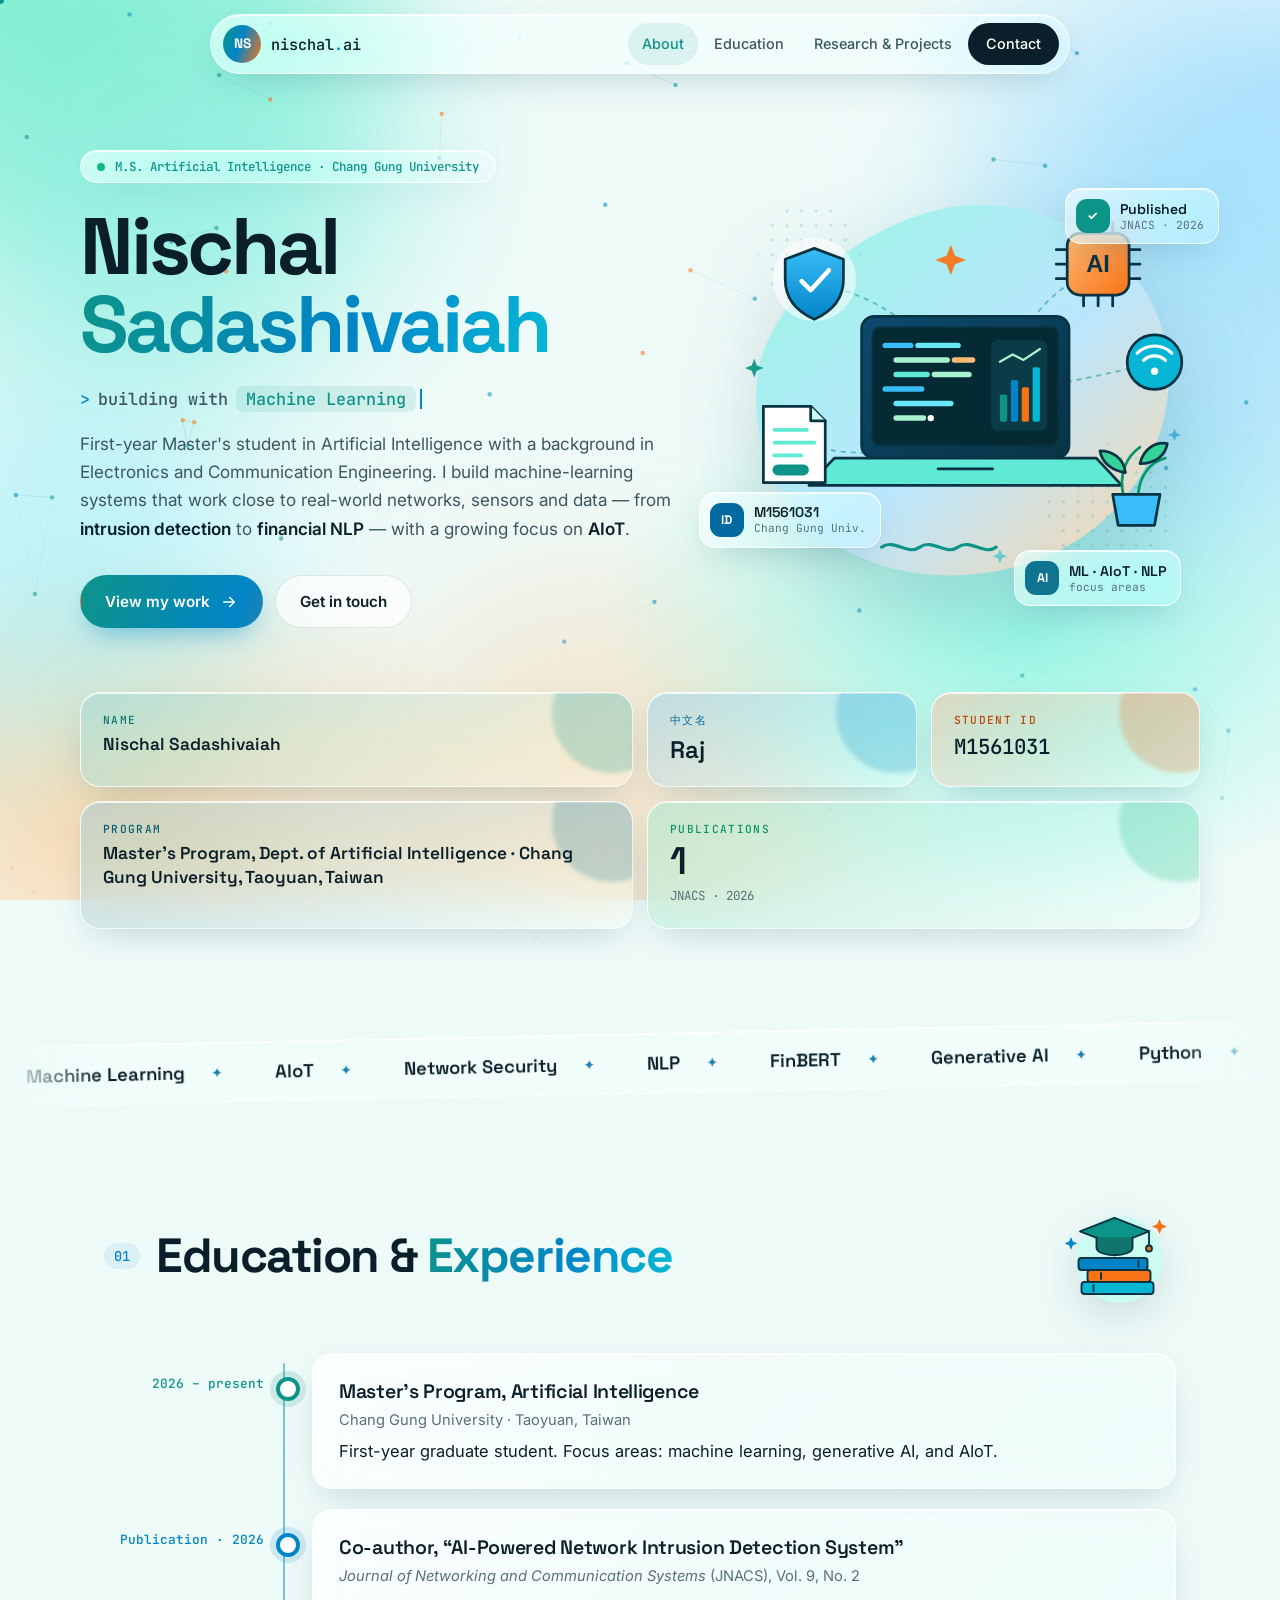
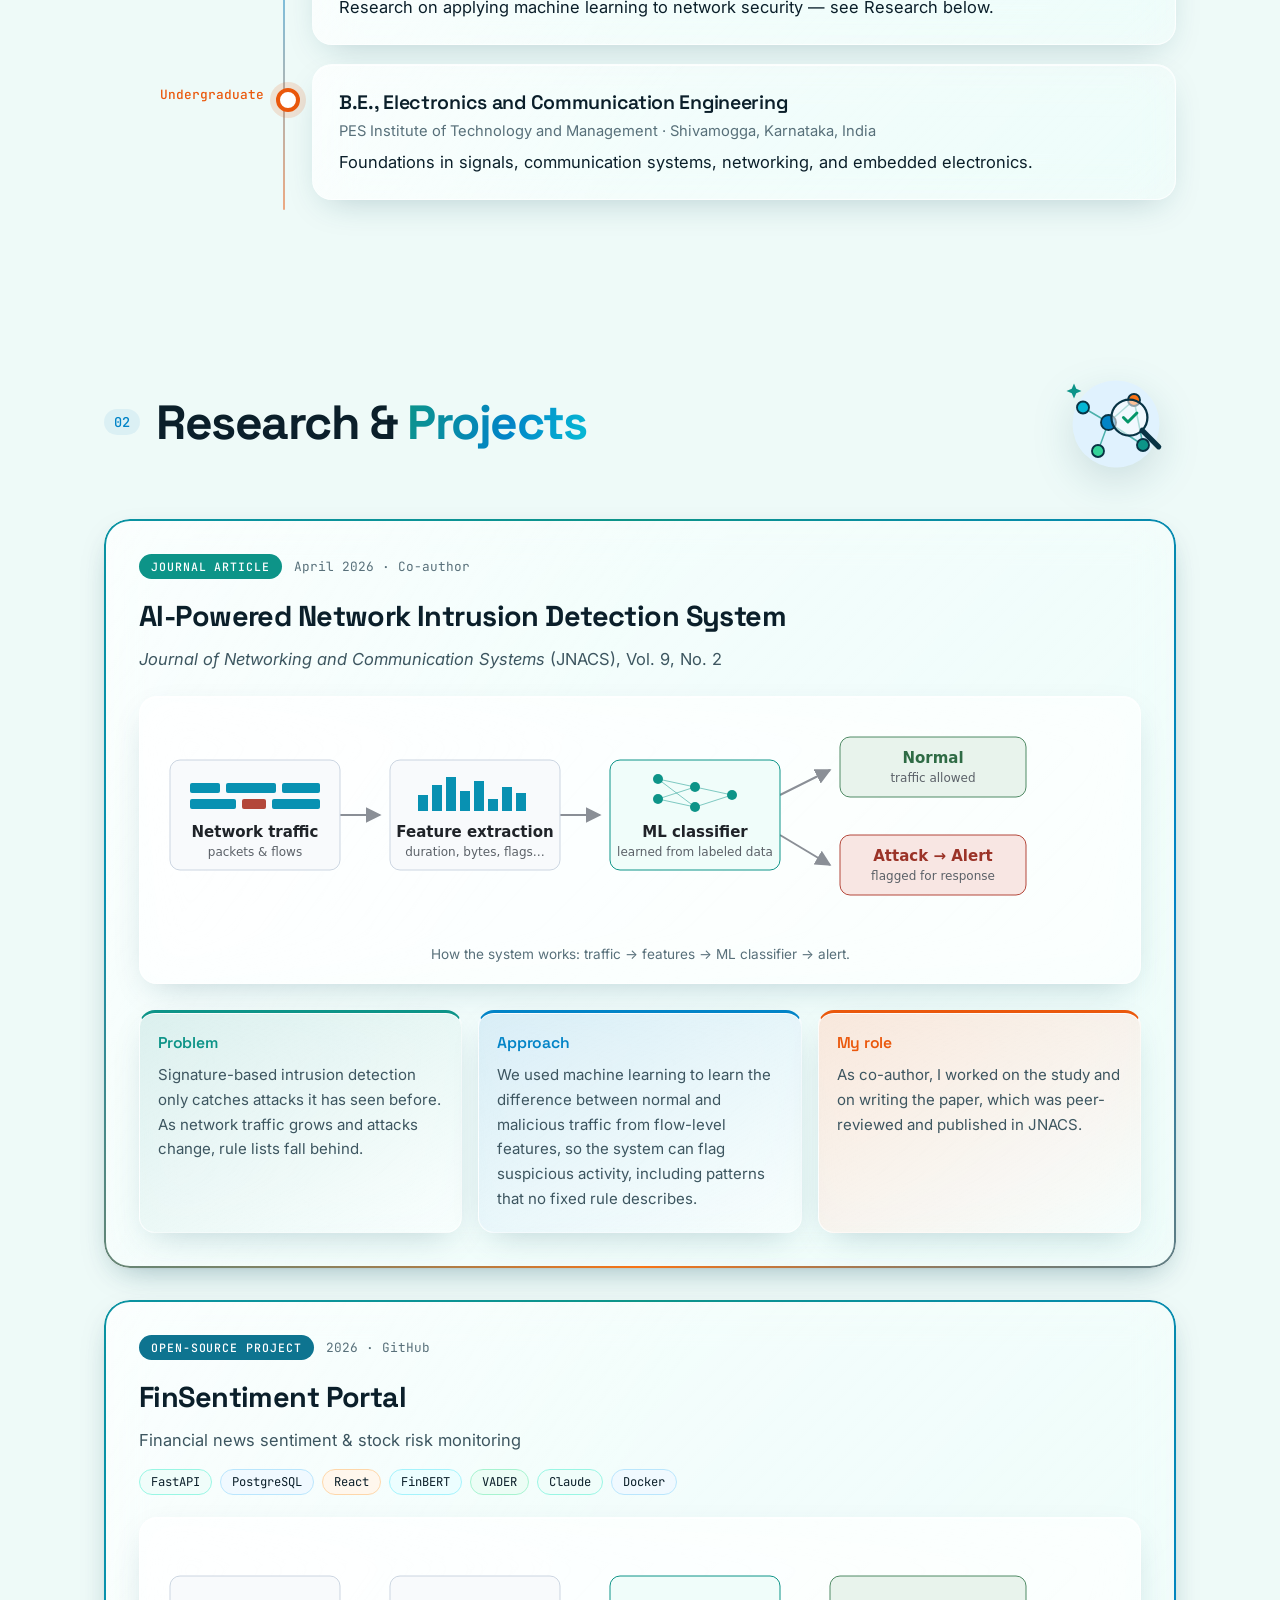
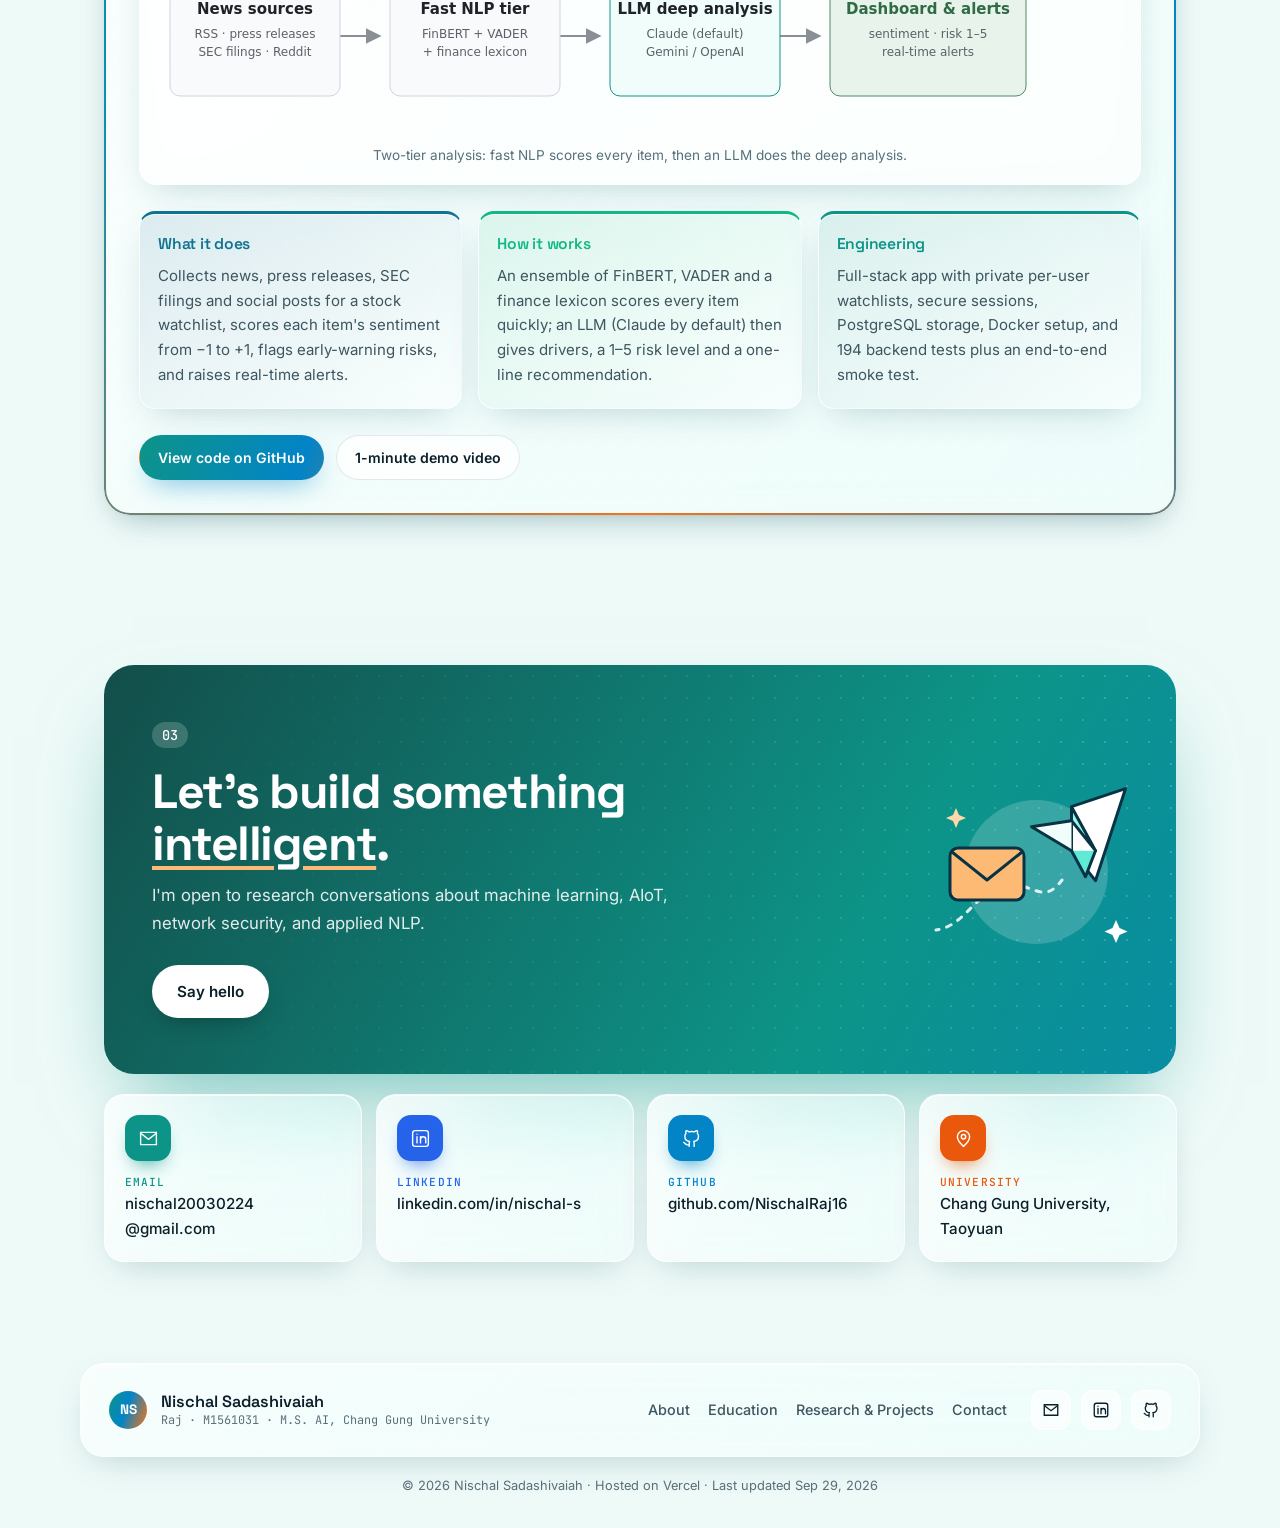
==== commit 9febd324: "Update footer" ====
--- a/index.html
+++ b/index.html
@@ -261,7 +261,7 @@
         <a href="https://github.com/NischalRaj16" target="_blank" rel="noopener" aria-label="GitHub"><svg viewBox="0 0 24 24" aria-hidden="true"><path d="M9 19c-4 1.3-4-2-6-2.5M15 21v-3.5c0-1 .1-1.4-.5-2 2.8-.3 5.5-1.4 5.5-6a4.6 4.6 0 0 0-1.3-3.2 4.2 4.2 0 0 0-.1-3.2s-1-.3-3.4 1.3a11.6 11.6 0 0 0-6 0C6.8 2.8 5.8 3.1 5.8 3.1a4.2 4.2 0 0 0-.1 3.2A4.6 4.6 0 0 0 4.4 9.5c0 4.6 2.7 5.7 5.5 6-.6.6-.6 1.2-.5 2V21" fill="none" stroke="currentColor" stroke-width="1.8" stroke-linecap="round" stroke-linejoin="round"/></svg></a>
       </div>
     </div>
-    <p class="foot-note">© <span id="year">2026</span> Nischal Sadashivaiah · Designed &amp; built with generative AI as a collaborator (Generative AI HW1) · Hosted on Vercel · Last updated <time datetime="2026-09-29">Sep 29, 2026</time></p>
+    <p class="foot-note">© <span id="year">2026</span> Nischal Sadashivaiah · Hosted on Vercel · Last updated <time datetime="2026-09-29">Sep 29, 2026</time></p>
   </footer>
 
   <script src="script.js"></script>
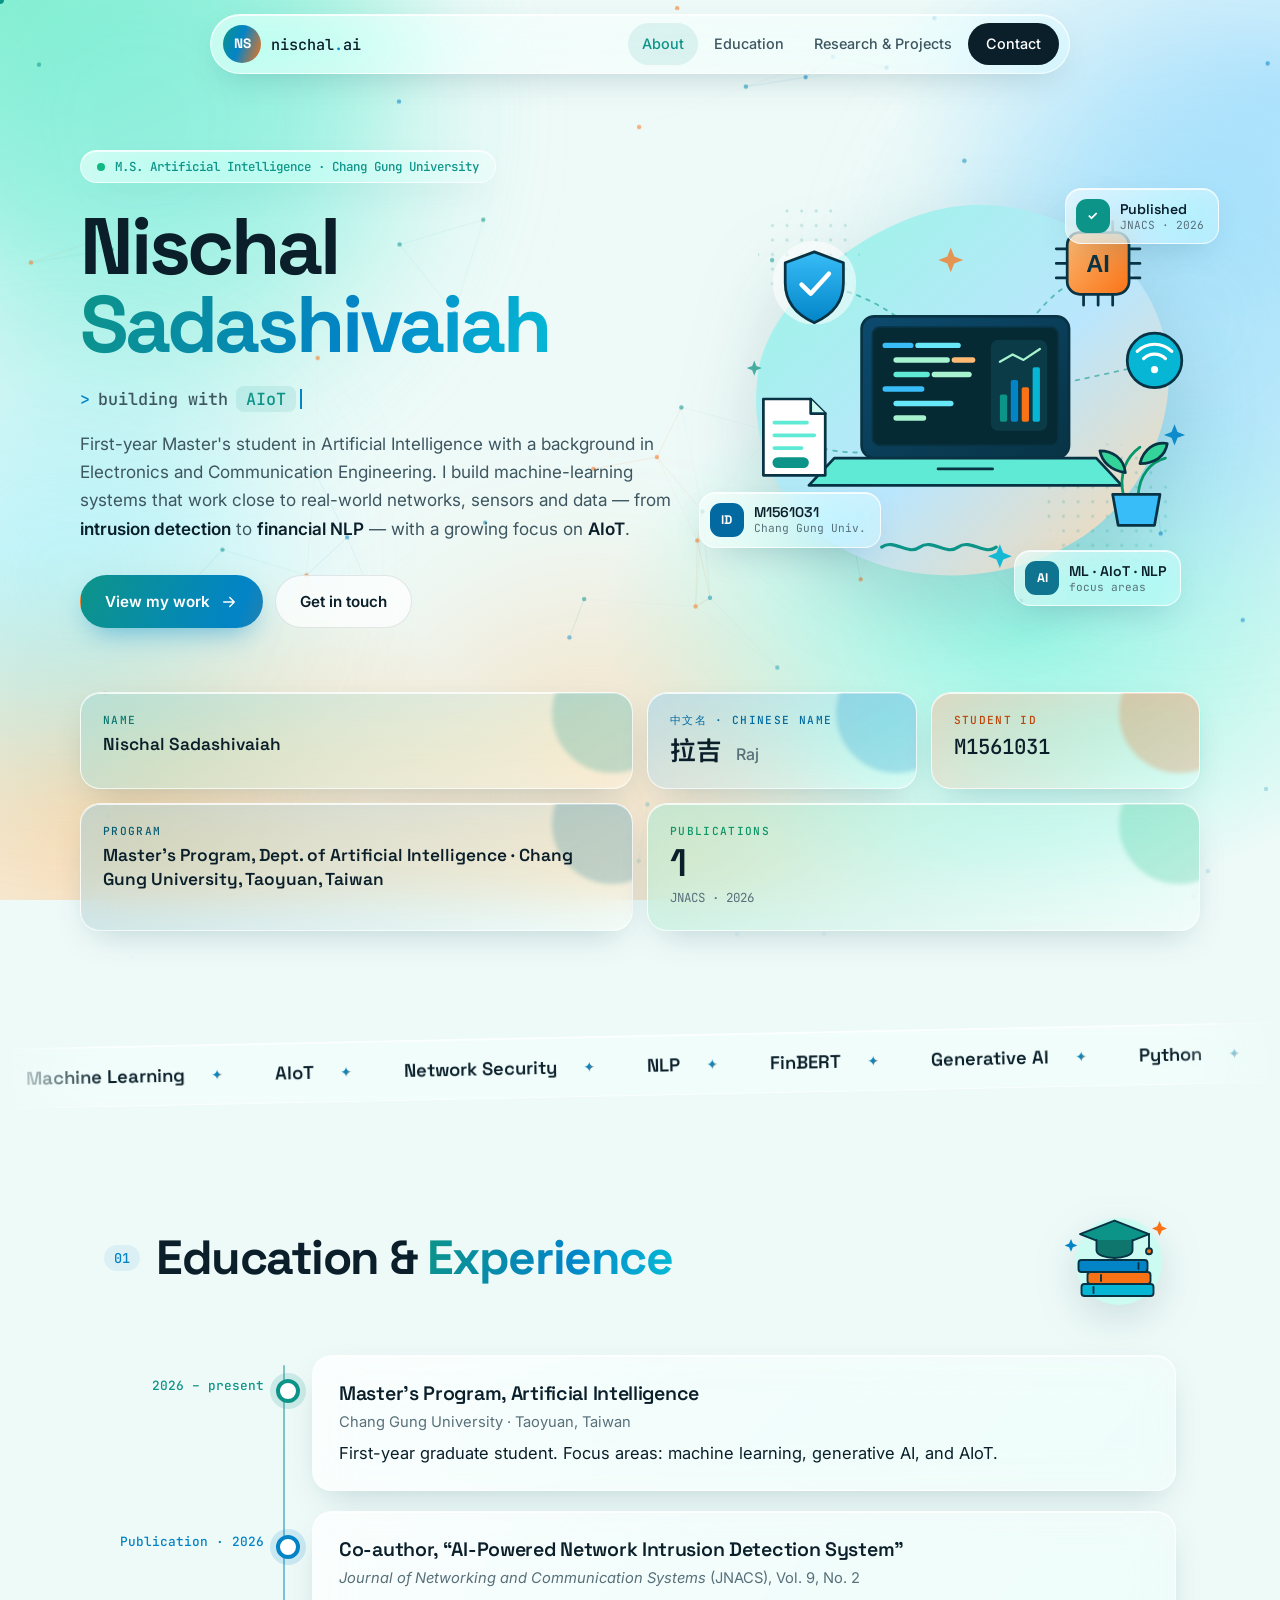
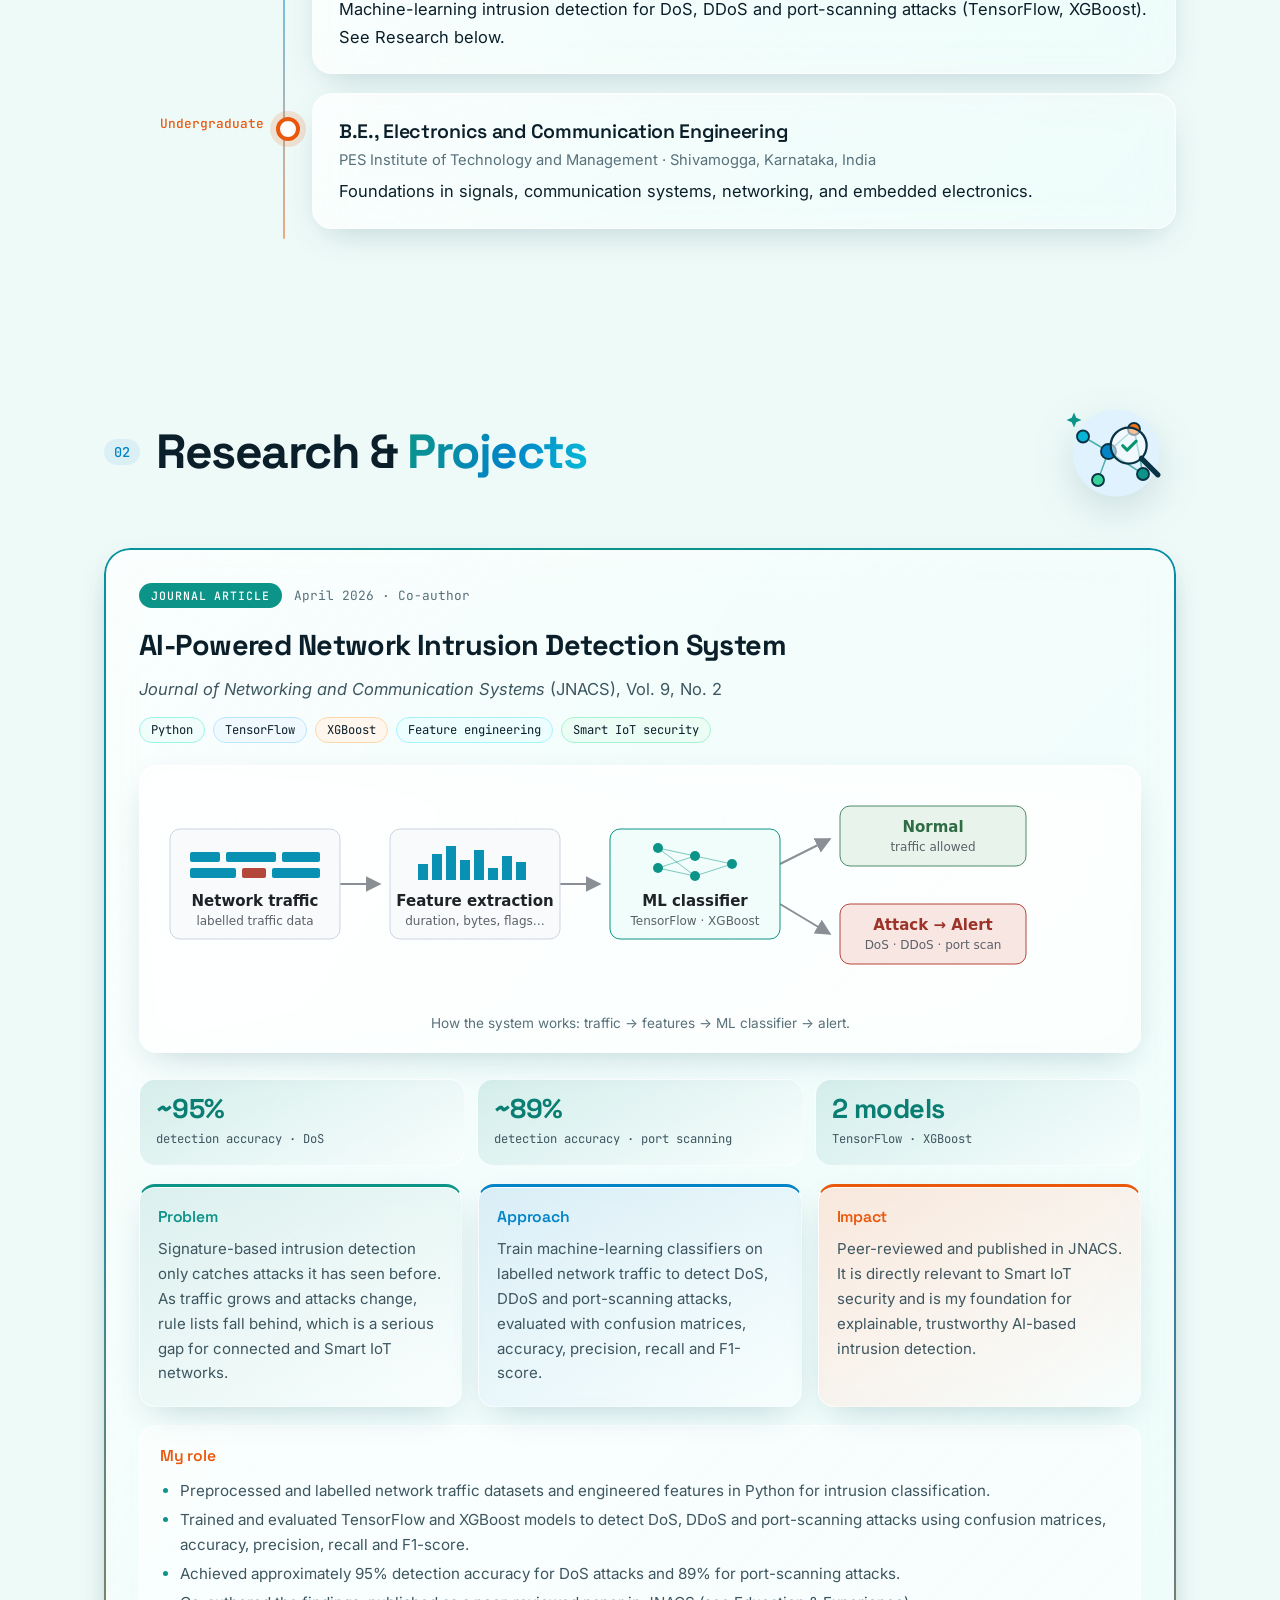
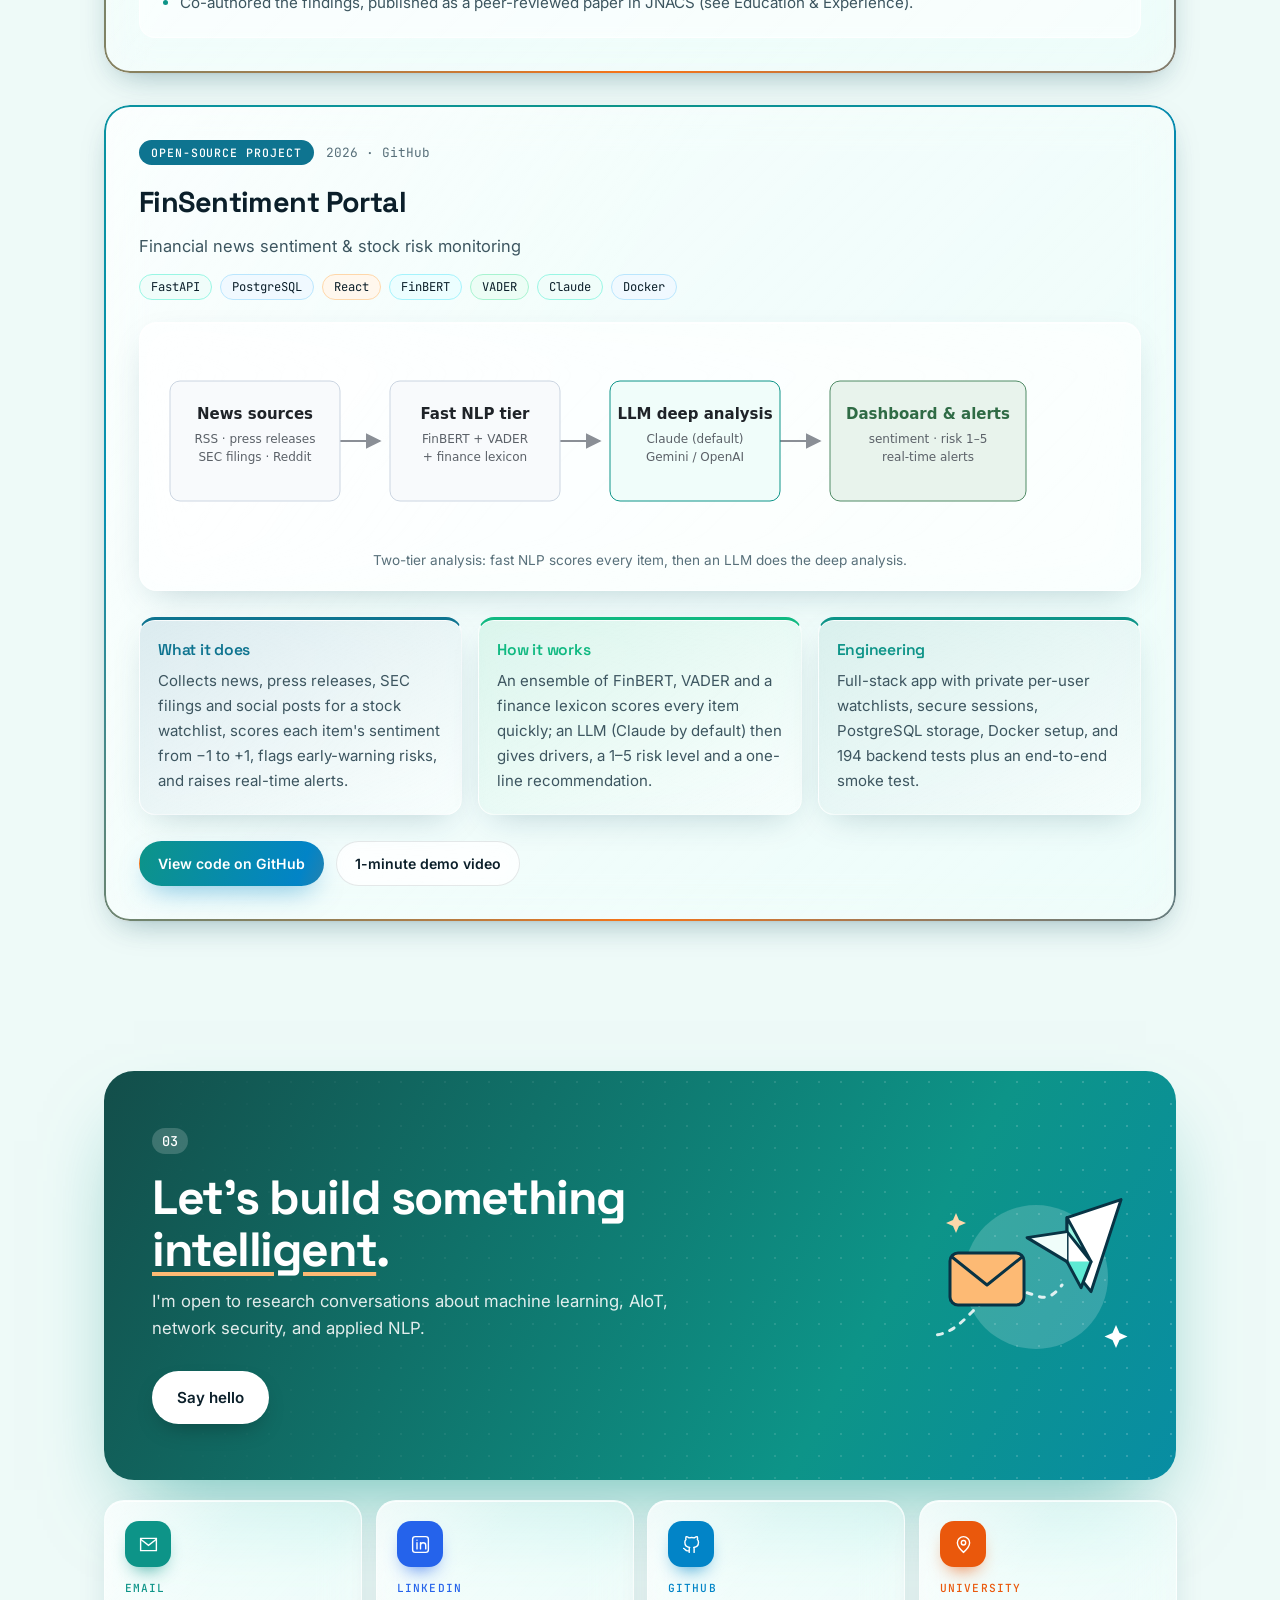
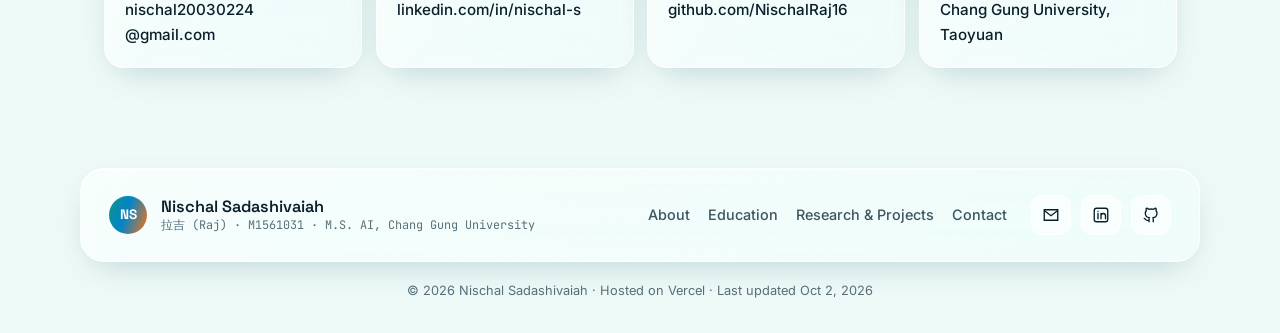
==== commit b4da06ba: "Add NIDS research details, Chinese name and updated docs" ====
--- a/index.html
+++ b/index.html
@@ -18,7 +18,7 @@
   <link rel="icon" href="assets/favicon.svg" type="image/svg+xml">
   <link rel="preconnect" href="https://fonts.googleapis.com">
   <link rel="preconnect" href="https://fonts.gstatic.com" crossorigin>
-  <link href="https://fonts.googleapis.com/css2?family=Space+Grotesk:wght@500;600;700&family=Inter:wght@400;500;600&family=JetBrains+Mono:wght@400;500&family=Noto+Sans+TC:wght@500&display=swap" rel="stylesheet">
+  <link href="https://fonts.googleapis.com/css2?family=Space+Grotesk:wght@500;600;700&family=Inter:wght@400;500;600&family=JetBrains+Mono:wght@400;500&family=Noto+Sans+TC:wght@500;600&display=swap" rel="stylesheet">
   <link rel="stylesheet" href="styles.css">
   <link rel="stylesheet" href="glass.css">
   <link rel="stylesheet" href="final.css">
@@ -79,7 +79,7 @@
 
       <div class="bento">
         <div class="tile glass t-violet reveal"><small>Name</small><b>Nischal Sadashivaiah</b></div>
-        <div class="tile glass t-pink reveal"><small lang="zh-Hant">中文名</small><b class="cn">Raj</b></div>
+        <div class="tile glass t-pink reveal"><small lang="zh-Hant">中文名 · Chinese name</small><b class="cn"><span lang="zh-Hant">拉吉</span> <span class="cn-en">Raj</span></b></div>
         <div class="tile glass t-amber reveal"><small>Student ID</small><b class="mono-b">M1561031</b></div>
         <div class="tile glass t-cyan reveal wide"><small>Program</small><b>Master's Program, Dept. of Artificial Intelligence · Chang Gung University, Taoyuan, Taiwan</b></div>
         <div class="tile glass t-green reveal"><small>Publications</small><b class="big">1</b><span>JNACS · 2026</span></div>
@@ -113,7 +113,7 @@
           <div class="card glass tilt">
             <h3>Co-author, “AI-Powered Network Intrusion Detection System”</h3>
             <p class="where"><cite>Journal of Networking and Communication Systems</cite> (JNACS), Vol. 9, No. 2</p>
-            <p>Research on applying machine learning to network security — see Research below.</p>
+            <p>Machine-learning intrusion detection for DoS, DDoS and port-scanning attacks (TensorFlow, XGBoost). See Research below.</p>
           </div>
         </li>
         <li class="reveal" style="--c: var(--amber)">
@@ -141,6 +141,9 @@
           </div>
           <h3>AI-Powered Network Intrusion Detection System</h3>
           <p class="venue"><cite>Journal of Networking and Communication Systems</cite> (JNACS), Vol. 9, No. 2</p>
+          <ul class="stack" aria-label="Tools">
+            <li>Python</li><li>TensorFlow</li><li>XGBoost</li><li>Feature engineering</li><li>Smart IoT security</li>
+          </ul>
 
           <figure class="pipeline">
             <picture>
@@ -150,19 +153,35 @@
             <figcaption>How the system works: traffic → features → ML classifier → alert.</figcaption>
           </figure>
 
+          <div class="metrics" aria-label="Key results">
+            <div class="metric m-violet"><b>~95%</b><span>detection accuracy · DoS</span></div>
+            <div class="metric m-pink"><b>~89%</b><span>detection accuracy · port scanning</span></div>
+            <div class="metric m-amber"><b>2 models</b><span>TensorFlow · XGBoost</span></div>
+          </div>
+
           <div class="paper-grid">
             <div class="mini m-violet">
               <h4>Problem</h4>
-              <p>Signature-based intrusion detection only catches attacks it has seen before. As network traffic grows and attacks change, rule lists fall behind.</p>
+              <p>Signature-based intrusion detection only catches attacks it has seen before. As traffic grows and attacks change, rule lists fall behind, which is a serious gap for connected and Smart IoT networks.</p>
             </div>
             <div class="mini m-pink">
               <h4>Approach</h4>
-              <p>We used machine learning to learn the difference between normal and malicious traffic from flow-level features, so the system can flag suspicious activity, including patterns that no fixed rule describes.</p>
+              <p>Train machine-learning classifiers on labelled network traffic to detect DoS, DDoS and port-scanning attacks, evaluated with confusion matrices, accuracy, precision, recall and F1-score.</p>
             </div>
             <div class="mini m-amber">
-              <h4>My role</h4>
-              <p>As co-author, I worked on the study and on writing the paper, which was peer-reviewed and published in JNACS.</p>
-            </div>
+              <h4>Impact</h4>
+              <p>Peer-reviewed and published in JNACS. It is directly relevant to Smart IoT security and is my foundation for explainable, trustworthy AI-based intrusion detection.</p>
+            </div>
+          </div>
+
+          <div class="role">
+            <h4>My role</h4>
+            <ul>
+              <li>Preprocessed and labelled network traffic datasets and engineered features in Python for intrusion classification.</li>
+              <li>Trained and evaluated TensorFlow and XGBoost models to detect DoS, DDoS and port-scanning attacks using confusion matrices, accuracy, precision, recall and F1-score.</li>
+              <li>Achieved approximately 95% detection accuracy for DoS attacks and 89% for port-scanning attacks.</li>
+              <li>Co-authored the findings, published as a peer-reviewed paper in JNACS (see Education &amp; Experience).</li>
+            </ul>
           </div>
         </div>
       </article>
@@ -250,7 +269,7 @@
     <div class="foot glass">
       <div class="foot-brand">
         <span class="brand-mark" aria-hidden="true">NS</span>
-        <div><b>Nischal Sadashivaiah</b><small>Raj · M1561031 · M.S. AI, Chang Gung University</small></div>
+        <div><b>Nischal Sadashivaiah</b><small><span lang="zh-Hant">拉吉</span> (Raj) · M1561031 · M.S. AI, Chang Gung University</small></div>
       </div>
       <nav class="foot-links" aria-label="Footer">
         <a href="#about">About</a><a href="#education">Education</a><a href="#research">Research &amp; Projects</a><a href="#contact">Contact</a>
@@ -261,7 +280,7 @@
         <a href="https://github.com/NischalRaj16" target="_blank" rel="noopener" aria-label="GitHub"><svg viewBox="0 0 24 24" aria-hidden="true"><path d="M9 19c-4 1.3-4-2-6-2.5M15 21v-3.5c0-1 .1-1.4-.5-2 2.8-.3 5.5-1.4 5.5-6a4.6 4.6 0 0 0-1.3-3.2 4.2 4.2 0 0 0-.1-3.2s-1-.3-3.4 1.3a11.6 11.6 0 0 0-6 0C6.8 2.8 5.8 3.1 5.8 3.1a4.2 4.2 0 0 0-.1 3.2A4.6 4.6 0 0 0 4.4 9.5c0 4.6 2.7 5.7 5.5 6-.6.6-.6 1.2-.5 2V21" fill="none" stroke="currentColor" stroke-width="1.8" stroke-linecap="round" stroke-linejoin="round"/></svg></a>
       </div>
     </div>
-    <p class="foot-note">© <span id="year">2026</span> Nischal Sadashivaiah · Hosted on Vercel · Last updated <time datetime="2026-09-29">Sep 29, 2026</time></p>
+    <p class="foot-note">© <span id="year">2026</span> Nischal Sadashivaiah · Hosted on Vercel · Last updated <time datetime="2026-10-02">Oct 2, 2026</time></p>
   </footer>
 
   <script src="script.js"></script>
--- a/final.css
+++ b/final.css
@@ -56,3 +56,18 @@
 }
 .foot-brand .brand-mark { flex-shrink: 0; }
 @media (max-width: 760px) { .foot-note { padding: 0 44px 0 0; text-align: left; } }
+
+/* NIDS results + role (v7) */
+.metrics { display: grid; grid-template-columns: repeat(3, 1fr); gap: 12px; margin: 0 0 18px; }
+.metric { --c: var(--violet); border-radius: 16px; padding: 14px 16px; background: linear-gradient(150deg, color-mix(in srgb, var(--c) 16%, rgba(255,255,255,.6)), rgba(255,255,255,.35)); border: 1px solid rgba(255,255,255,.75); }
+.metric b { display: block; font: 700 1.7rem/1.1 var(--display); color: color-mix(in srgb, var(--c) 85%, #000); letter-spacing: -.02em; }
+.metric span { font: .76rem var(--mono); color: var(--muted); }
+.role { margin-top: 18px; padding: 18px 20px; border-radius: 16px; background: rgba(255,255,255,.55); border: 1px solid rgba(255,255,255,.75); }
+.role h4 { color: var(--amber); margin-bottom: 8px; }
+.role ul { margin: 0; padding-left: 20px; color: var(--muted); }
+.role li { margin: 4px 0; font-size: .95rem; }
+.role li::marker { color: var(--violet); }
+.cn-en { font: 500 1rem var(--sans); color: var(--faint); margin-left: 6px; }
+@media (max-width: 760px) { .metrics { grid-template-columns: 1fr; } .metric b { font-size: 1.5rem; } }
+.tile b.cn span[lang] { font: 600 1.6rem/1.2 "Noto Sans TC", var(--display); color: var(--text); }
+.tile b.cn .cn-en { font: 500 1rem var(--sans); color: var(--faint); margin-left: 8px; }
